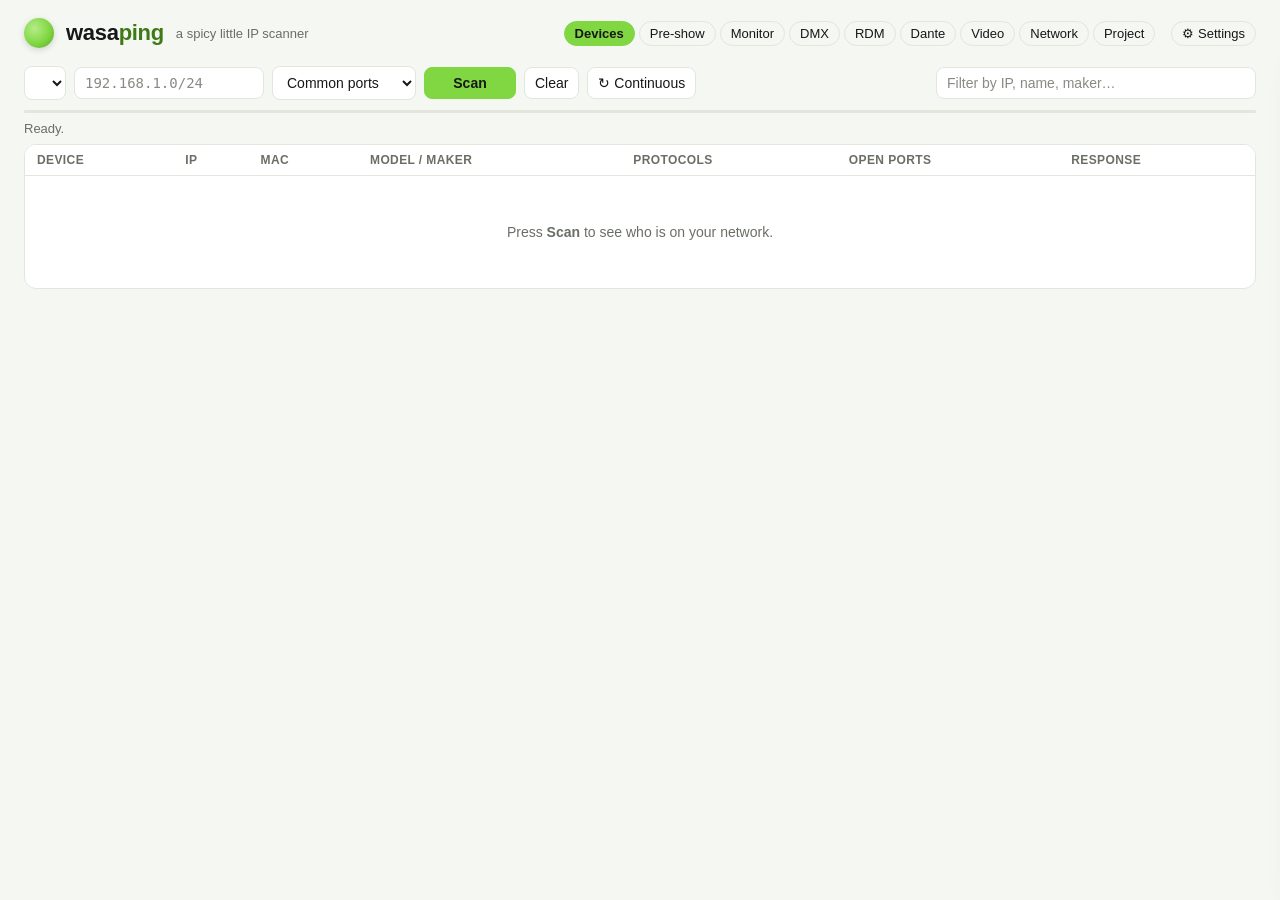
==== web/index.html @ d8dedd1b "wasaping 0.8.5: etichette con QR, Monitor più furbo, OSC, routing nel progetto, /16 e IPv6 - Etichet" ====
<!DOCTYPE html>
<html lang="it">
<head>
<meta charset="utf-8">
<meta name="viewport" content="width=device-width, initial-scale=1">
<title>wasaping</title>
<link rel="icon" href="data:image/svg+xml,<svg xmlns='http://www.w3.org/2000/svg' viewBox='0 0 32 32'><circle cx='16' cy='16' r='13' fill='%2381d742'/></svg>">
<link rel="stylesheet" href="app.css">
</head>
<body>
<header>
  <div class="logo" title="Torna all'elenco"></div>
  <h1 title="Torna all'elenco">wasa<b>ping</b></h1>
  <span class="tag">a spicy little IP scanner</span>
  <nav id="quick" class="quick" aria-label="Strumenti dello show"></nav>
  <button id="setBtn" class="hbtn" title="Impostazioni">⚙ Impostazioni</button>
</header>

<div class="bar">
  <div class="group">
    <select id="iface" title="Interfaccia di rete"></select>
    <input id="target" placeholder="192.168.1.0/24" spellcheck="false">
    <select id="ports" title="Porte da controllare">
      <option value="common">Porte comuni</option>
      <option value="none">Nessuna porta (più veloce)</option>
      <option value="custom">Porte personalizzate…</option>
    </select>
    <input id="custom" hidden placeholder="22,80,443 o 1-1024" spellcheck="false" title="Porte da controllare">
    <button id="scan" class="primary">Scansiona</button>
    <button id="clearBtn" title="Toglie l'elenco dallo schermo. Nomi, ruoli, note e dispositivi conosciuti restano">Svuota</button>
    <button id="loopBtn" class="loop" aria-pressed="false" title="Rifà la scansione di continuo finché la finestra è aperta: l'elenco si aggiorna da solo e avvisa se arriva o sparisce qualcuno">↻ Continua</button>
  </div>
  <div class="group tools">
    <input id="filter" placeholder="Filtra per IP, nome, produttore…" title="Più parole: tutte devono comparire. Anche «critico», «nuovo», «avviso», «non risponde». Tasto: /"><span id="fcount" class="fcount"></span>
    <button id="quit" hidden title="Chiude wasaping">Esci</button>
  </div>
</div>
<div class="progress"><div id="prog"></div></div>
<div class="status" id="statusRow"><span id="status">Pronto.</span><span id="extra"></span><div class="netbar" id="netbar"></div></div>
<div class="notice warn" id="issues"></div>
<div class="notice" id="oui">
  <span>Scarica il database dei produttori (IEEE) per vedere chi ha fatto ogni dispositivo.</span>
  <button id="ouiBtn">Scarica</button>
</div>
<div class="notice" id="updBar">
  <span id="updText"></span><a id="updGet" target="_blank" rel="noopener"><button class="primary">Scarica</button></a><button id="updOff">Non controllare più</button>
</div>
<div class="notice info" id="machidden">
  <span><b>macOS nasconde gli indirizzi MAC</b> ai programmi non firmati da uno sviluppatore Apple registrato, quindi MAC e produttori restano vuoti.
  wasaping può installare un piccolo aiuto di sistema che li legge: serve la password di amministratore <b>una sola volta</b>, la inserisci nella finestra di macOS (wasaping non la vede) e l'aiuto lavora solo mentre wasaping è aperto. Lo togli quando vuoi da ⚙ Impostazioni.</span>
  <span style="display:flex;gap:8px;flex:none"><button id="helperBtn" class="primary">Mostra i MAC</button><button id="helperNo">Non ora</button></span>
</div>

<div class="wrap" id="listWrap">
  <table>
    <thead><tr>
      <th data-k="label">Dispositivo</th><th data-k="ip">IP</th><th data-k="mac">MAC</th>
      <th data-k="model">Modello / produttore</th><th data-k="protocols">Protocolli</th><th data-k="ports">Porte aperte</th><th data-k="rtt_ms">Risposta</th>
    </tr></thead>
    <tbody id="rows"><tr><td colspan="7" class="empty">Premi <b>Scansiona</b> per vedere chi c'è sulla tua rete.</td></tr></tbody>
  </table>
</div>


<aside id="detail" aria-hidden="true">
  <button class="close" id="dClose" title="Chiudi">×</button>
  <h2 id="dTitle"></h2>
  <div class="sub" id="dSub"></div>
  <label for="dName">Nome personalizzato</label>
  <input id="dName" maxlength="200" placeholder="es. Console FOH">
  <label for="dRole">Ruolo</label>
  <input id="dRole" maxlength="200" placeholder="es. luci palco SX, universi 1–4">
  <label for="dNote">Note</label>
  <textarea id="dNote" maxlength="2000" placeholder="es. patch su switch 2 porta 14"></textarea>
  <label class="check"><input type="checkbox" id="dCrit"> Critico: tienilo d'occhio nel Monitor</label>
  <label for="dKind">Tipo</label>
  <select id="dKind" title="Se wasaping l'ha riconosciuto male, correggilo: la correzione resta e finisce nella diagnostica"></select>
  <div class="sub" id="dKindAuto"></div>
  <div class="actions"><button class="primary" id="dSave">Salva</button></div>
  <ul class="warnlist" id="dWarn"></ul>
  <dl id="dInfo"></dl>
  <div class="actions">
    <button id="dWol" title="Accende il dispositivo, se la sua scheda di rete lo supporta">Sveglia (Wake-on-LAN)</button>
    <button id="dPorts" title="Controlla le porte da 1 a 1024">Controlla porte 1–1024</button>
    <button id="dForget" class="danger" title="Toglie il dispositivo dall'elenco dei conosciuti">Dimentica</button>
  </div>
  <div class="msg" id="dMsg"></div>
  <details class="ntool" id="dTools">
    <summary>Strumenti di rete</summary>
    <div class="row">
      <input id="dToolHost" spellcheck="false" title="IP o nome: anche un indirizzo internet, es. 8.8.8.8">
      <button id="dPing" title="20 ping: perdite, tempi e stabilità del collegamento">Ping</button>
      <button id="dTrace" title="Il percorso dei pacchetti fino al dispositivo">Traceroute</button>
    </div>
    <div class="pings" id="dPings" hidden></div>
    <pre id="dToolOut" hidden></pre>
  </details>
</aside>

<section id="monitor" aria-hidden="true">
  <header>
    <h1>Monitor</h1>
    <span class="state ok" id="mState">TUTTO OK</span>
    <span class="tag" id="mInfo"></span>
    <span class="spacer"></span>
    <select id="mEvery" title="Ogni quanto controllare">
      <option value="3">ogni 3 s</option><option value="5" selected>ogni 5 s</option><option value="10">ogni 10 s</option><option value="30">ogni 30 s</option>
    </select>
    <select id="mSlow" title="Avvisa se un dispositivo critico risponde più lento di così per tre controlli di fila">
      <option value="0">nessun limite di risposta</option><option value="10">lento sopra 10 ms</option><option value="20">lento sopra 20 ms</option><option value="50">lento sopra 50 ms</option><option value="100">lento sopra 100 ms</option>
    </select>
    <label class="check" style="margin:0"><input type="checkbox" id="mSound" checked> Allarme sonoro</label>
    <button id="mMute" title="Niente suono, notifiche e allarmi per 5 minuti (per esempio mentre si cambia un cavo). Il registro continua">Silenzia 5 min</button>
    <button id="mShow" title="Segna l'inizio e la fine dello show: il report di fine show parte da qui">Inizio show</button>
    <button id="mToggle" class="primary">Avvia</button>
  </header>
  <div id="mNet"></div>
  <div class="mbody">
    <div class="mmain"><div class="tag" id="mPTP"></div><div id="tiles"></div></div>
    <aside class="mlog">
      <div class="mlog-h"><b>Registro</b><span class="spacer"></span><button id="mExport" title="Salva il registro in CSV">Esporta</button></div>
      <ol id="mEvents"></ol>
      <div class="remote">
        <label class="check" style="margin:0"><input type="checkbox" id="rOn"> Accesso da iPad o telefono</label>
        <div class="tag" id="mRemote"></div>
        <img id="mQR" class="qr" alt="" hidden title="Inquadralo con la fotocamera dell'iPad o del telefono">
      </div>
    </aside>
  </div>
</section>

<section id="sheet" aria-hidden="true">
  <div class="box">
    <header><h2 id="shTitle"></h2></header>
    <div id="shNet"></div>
    <div id="shBody"></div>
  </div>
</section>
<input type="file" id="fileIn" hidden>

<div id="ctx"></div>
<div id="toast"></div>

<script src="js/core.js"></script>
<script src="js/i18n.js"></script>
<script src="js/app.js"></script>
<script src="js/network.js"></script>
<script src="js/show.js"></script>
<script src="js/list.js"></script>
<script src="js/monitor.js"></script>
<script src="js/tools.js"></script>
<script src="js/start.js"></script>
</body>
</html>
---- web/app.css ----
/* wasaping: brand green #81d742 (wasabi.eu) on near-black #171717 */
/* Brand: wasabi.eu green #81d742 on near-black #171717 */
:root {
  --bg: #f5f7f2; --panel: #ffffff; --ink: #171717; --muted: #6a6f66; --line: #e2e6dd;
  --wasabi: #81d742; --wasabi-ink: #171717; --wasabi-text: #3f7a17; --wasabi-soft: #eef8e6; --warn: #d63f3f;
  --shadow: 0 8px 30px rgba(0,0,0,.12);
  font-family: "Open Sans", -apple-system, BlinkMacSystemFont, "Segoe UI", Roboto, sans-serif;
}
@media (prefers-color-scheme: dark) {
  :root:not([data-theme="light"]) { --bg: #171717; --panel: #1f1f1f; --ink: #fafaff; --muted: #8a8a8d; --line: #333335;
          --wasabi-text: #81d742; --wasabi-soft: #24301b; --shadow: 0 8px 30px rgba(0,0,0,.5); color-scheme: dark; }
}
:root[data-theme="dark"] { --bg: #171717; --panel: #1f1f1f; --ink: #fafaff; --muted: #8a8a8d; --line: #333335;
        --wasabi-text: #81d742; --wasabi-soft: #24301b; --shadow: 0 8px 30px rgba(0,0,0,.5); color-scheme: dark; }
:root[data-theme="light"] { color-scheme: light; }
.langbtn { margin-left: auto; border: none; background: none; color: var(--muted); font-size: 13px; padding: 4px 8px; }
.langbtn:hover { color: var(--ink); }
.quick { margin-left: auto; display: flex; gap: 4px; overflow-x: auto; scrollbar-width: none; }
.quick button, .hbtn { border: 1px solid var(--line); background: none; color: var(--ink); font-size: 13px; padding: 4px 10px; border-radius: 999px; white-space: nowrap; }
.quick button:hover, .hbtn:hover { border-color: var(--wasabi); }
.quick button.on, .hbtn.on { background: var(--wasabi); border-color: var(--wasabi); color: var(--wasabi-ink); font-weight: 600; }
.hbtn { margin-left: auto; flex: none; }
.quick + .hbtn { margin-left: 4px; }
@media (max-width: 900px) { body > header .tag { display: none; } }
.logo { flex: none; }
@media (max-width: 640px) { body > header { flex-wrap: wrap; padding: 12px 16px 8px; } .quick { order: 3; flex-basis: 100%; margin-left: 0; } .quick + .hbtn { margin-left: auto; } }
.ntool { margin-top: 16px; border-top: 1px solid var(--line); padding-top: 10px; }
.ntool summary { cursor: pointer; font-size: 12px; text-transform: uppercase; letter-spacing: .04em; color: var(--muted); }
.ntool .row { display: flex; gap: 8px; flex-wrap: wrap; margin-top: 8px; }
.ntool input { flex: 1 1 120px; font-family: ui-monospace, Menlo, Consolas, monospace; }
.ntool pre { background: var(--bg); border: 1px solid var(--line); border-radius: 8px; padding: 8px 10px; font-size: 12px; max-height: 220px; overflow: auto; margin: 8px 0 0; white-space: pre-wrap; }
.pings { display: flex; gap: 2px; margin-top: 8px; align-items: flex-end; height: 34px; }
.pings i { width: 6px; background: var(--wasabi); border-radius: 2px 2px 0 0; min-height: 3px; }
.pings i.lost { background: var(--warn); height: 34px !important; opacity: .7; }
* { box-sizing: border-box; }
body { margin: 0; background: var(--bg); color: var(--ink); font-size: 14px; }
header { display: flex; align-items: center; gap: 12px; padding: 18px 24px 8px; }
/* The main header stays on top of everything (Monitor, sheets, detail):
   those start below it, at --head (set by core.js). */
body > header { position: sticky; top: 0; z-index: 22; background: var(--bg); }
body > header .logo, body > header h1 { cursor: pointer; }
.logo { width: 30px; height: 30px; border-radius: 50%; background: radial-gradient(circle at 35% 35%, #b4ec8a, var(--wasabi) 55%, #5ea52a); box-shadow: 0 2px 6px rgba(0,0,0,.15); }
h1 { font-family: Assistant, "Open Sans", sans-serif; font-size: 22px; font-weight: 700; margin: 0; letter-spacing: -.3px; }
h1 b { color: var(--wasabi-text); }
.tag { color: var(--muted); font-size: 13px; }
.bar { display: flex; flex-wrap: wrap; gap: 8px 16px; align-items: center; padding: 10px 24px; }
.group { display: flex; flex-wrap: wrap; gap: 8px; align-items: center; }
.group.tools { flex: 1 1 380px; justify-content: flex-end; flex-wrap: nowrap; }
select, input, button, textarea { font: inherit; color: var(--ink); background: var(--panel); border: 1px solid var(--line); border-radius: 8px; padding: 7px 10px; }
input#target { width: 190px; font-family: ui-monospace, Menlo, Consolas, monospace; }
input#filter { flex: 1 1 auto; width: 100px; min-width: 90px; max-width: 320px; }
.fcount { color: var(--muted); font-size: 12px; white-space: nowrap; margin-left: -4px; }
.fcount:empty { display: none; }
input#custom { width: 130px; font-family: ui-monospace, Menlo, Consolas, monospace; }
button { cursor: pointer; }
button.primary { background: var(--wasabi); border-color: var(--wasabi); color: var(--wasabi-ink); font-weight: 600; min-width: 92px; }
button.loop[aria-pressed="true"] { border-color: var(--wasabi); color: var(--wasabi-text); box-shadow: inset 0 0 0 1px var(--wasabi); }
button.loop[aria-pressed="true"].busy { animation: pulse 1.6s ease-in-out infinite; }
@keyframes pulse { 50% { opacity: .55; } }
tr.fresh td { animation: fresh 3s ease-out; }
@keyframes fresh { from { background: color-mix(in srgb, var(--wasabi) 28%, transparent); } to { background: transparent; } }
button.primary.stop { background: var(--warn); border-color: var(--warn); color: #fff; }
button.danger { color: var(--warn); }
button:disabled { opacity: .5; cursor: default; }
.progress { height: 3px; background: var(--line); margin: 0 24px; border-radius: 2px; overflow: hidden; }
.progress div { height: 100%; width: 0; background: var(--wasabi); transition: width .15s; }
.status { padding: 8px 24px; color: var(--muted); font-size: 13px; min-height: 30px; display: flex; gap: 12px; align-items: center; flex-wrap: wrap; }
.status a { color: var(--wasabi-text); cursor: pointer; }
.notice { margin: 0 24px 10px; padding: 9px 12px; border-radius: 8px; background: var(--wasabi-soft); font-size: 13px; display: none; align-items: center; gap: 10px; }
.notice.info { background: transparent; border: 1px solid var(--line); color: var(--muted); }
.wrap { margin: 0 24px 24px; background: var(--panel); border: 1px solid var(--line); border-radius: 12px; overflow: auto; }
table { width: 100%; border-collapse: collapse; }
th, td { text-align: left; padding: 8px 12px; border-bottom: 1px solid var(--line); white-space: nowrap; }
th { font-size: 12px; text-transform: uppercase; letter-spacing: .4px; color: var(--muted); cursor: pointer; user-select: none; position: sticky; top: 0; background: var(--panel); z-index: 1; }
tr:last-child td { border-bottom: none; }
tbody tr { cursor: pointer; }
tbody tr:hover, tbody tr.sel { background: var(--wasabi-soft); }
tr.gone td { color: var(--muted); }
tr.gone .kind { opacity: .45; }
td.ports { white-space: normal; min-width: 140px; }
td.mono, .mono { font-family: ui-monospace, Menlo, Consolas, monospace; font-size: 13px; }
td.name { min-width: 180px; }
.label { font-weight: 600; }
.sub { display: block; font-size: 12px; color: var(--muted); }
.kind { display: inline-flex; width: 28px; height: 28px; border-radius: 8px; align-items: center; justify-content: center; background: var(--wasabi-soft); color: var(--wasabi-text); vertical-align: middle; margin-right: 10px; flex: none; }
.kind svg { width: 17px; height: 17px; }
.namecell { display: flex; align-items: center; }
.badge { font-size: 11px; border-radius: 4px; padding: 1px 5px; margin-left: 6px; vertical-align: 1px; }
.badge.me { background: var(--wasabi); color: var(--wasabi-ink); }
.badge.new { background: #f2c94c; color: #171717; font-weight: 600; }
.badge.off { border: 1px solid var(--line); color: var(--muted); }
.muted { color: var(--muted); }
.port { display: inline-block; font-size: 12px; padding: 1px 6px; margin: 1px 2px; border-radius: 4px; background: var(--wasabi-soft); color: var(--wasabi-text); text-decoration: none; font-family: ui-monospace, Menlo, Consolas, monospace; }
a.port { cursor: pointer; }
a.port:hover { text-decoration: underline; }
#ctx { position: fixed; z-index: 30; min-width: 200px; background: var(--panel); border: 1px solid var(--line); border-radius: 8px; box-shadow: var(--shadow); padding: 4px; display: none; font-size: 13px; }
#ctx div { padding: 6px 10px; border-radius: 5px; cursor: default; white-space: nowrap; }
#ctx div:hover { background: var(--wasabi); color: var(--wasabi-ink); }
#ctx .hint { color: var(--muted); font-size: 12px; padding: 4px 10px 6px; border-bottom: 1px solid var(--line); margin-bottom: 4px; }
#ctx .hint:hover { background: none; color: var(--muted); }
#ctx .hint:not(:first-child) { border-top: 1px solid var(--line); margin-top: 4px; padding-top: 8px; }
#ctx div.dis { opacity: .4; }
#ctx div.dis:hover { background: none; color: inherit; }
#ctx { overflow-y: auto; }
#ctx .cols { display: flex; gap: 6px; padding: 0; }
#ctx .cols > .col { padding: 0; min-width: 200px; }
#ctx .cols > .col:hover { background: none; color: inherit; }
#ctx .col .hint:first-child { border-top: none; margin-top: 0; padding-top: 4px; }
.set { display: grid; grid-template-columns: 200px 1fr; gap: 14px 18px; align-items: start; }
.set > b { padding-top: 7px; font-weight: 600; }
.set .opt { display: flex; gap: 8px; flex-wrap: wrap; align-items: center; }
.set .opt input[type=text], .set .opt input:not([type]) { min-width: 0; }
.set .tag { flex-basis: 100%; }
.set h4 { grid-column: 1 / -1; margin: 10px 0 -4px; padding-top: 12px; border-top: 1px solid var(--line); font-size: 12px; letter-spacing: .04em; text-transform: uppercase; color: var(--muted); }
.set h4 { scroll-margin-top: 70px; }
.setidx { display: flex; gap: 6px; flex-wrap: wrap; margin-bottom: 16px; }
.setidx a { border: 1px solid var(--line); border-radius: 999px; padding: 4px 12px; font-size: 13px; cursor: pointer; color: var(--ink); }
.setidx a:hover { border-color: var(--wasabi); }
.set h4:first-child { border-top: none; padding-top: 0; margin-top: 0; }
.set .sethint { grid-column: 1 / -1; margin: 0; }
@media (max-width: 640px) { .set { grid-template-columns: 1fr; } .set > b { padding-top: 0; } }
#toast { position: fixed; left: 50%; bottom: 24px; transform: translateX(-50%); background: var(--ink); color: var(--bg); padding: 8px 14px; border-radius: 8px; font-size: 13px; opacity: 0; transition: opacity .2s; pointer-events: none; z-index: 40; }
#toast.show { opacity: 1; }
.proto { display: inline-block; font-size: 11px; padding: 1px 6px; margin: 1px 2px 1px 0; border-radius: 4px; border: 1px solid var(--wasabi-text); color: var(--wasabi-text); white-space: nowrap; }
.badge.warn { background: #f2994a; color: #171717; font-weight: 600; cursor: help; }
.badge.crit { border: 1px solid var(--warn); color: var(--warn); }
.status .netbar { padding: 0; margin-left: auto; color: var(--ink); }
.notice.warn a.more { color: var(--wasabi-text); cursor: pointer; font-size: 12px; }
.netbar { padding: 0 24px 8px; font-size: 13px; display: flex; gap: 10px; align-items: center; flex-wrap: wrap; }
.netbar b { font-weight: 600; }
#mNet { padding-top: 10px; border-bottom: 1px solid var(--line); }
#mNet:not(:has(.netbar:not(:empty), #issues[style*="flex"])) { display: none; }
#mNet .notice { margin-bottom: 10px; }
.netbar a { color: var(--wasabi-text); cursor: pointer; font-size: 12px; }
.netbar .tabs { display: flex; gap: 4px; flex-wrap: wrap; margin-right: 8px; flex-basis: 100%; }
.netbar a.tab { font-size: 13px; color: var(--ink); padding: 4px 10px; border: 1px solid var(--line); border-radius: 999px; }
.netbar a.tab.on { background: var(--wasabi); border-color: var(--wasabi); color: var(--wasabi-ink); font-weight: 600; }
.notice.warn { background: transparent; border: 1px solid #f2994a; color: var(--ink); flex-direction: column; align-items: flex-start; gap: 4px; }
.warnlist { margin: 10px 0 0; padding: 0; list-style: none; font-size: 13px; }
.warnlist li { padding: 6px 8px; border-left: 3px solid #f2994a; background: rgba(242,153,74,.08); margin-bottom: 6px; border-radius: 0 6px 6px 0; }
.hist { display: flex; gap: 2px; margin-top: 6px; flex-wrap: wrap; }
.hist i { width: 7px; height: 14px; border-radius: 2px; background: var(--line); }
.hist i.y { background: var(--wasabi); }
.hist i.n { background: var(--warn); opacity: .7; }
.check, #detail label.check { display: flex; align-items: center; gap: 8px; margin-top: 14px; font-size: 13px; text-transform: none; letter-spacing: 0; color: var(--ink); cursor: pointer; }
.check input, #detail .check input { width: auto; margin: 0; }
::placeholder { color: var(--muted); opacity: .8; }
@media (min-width: 1100px) { body.detail-open .bar, body.detail-open .status, body.detail-open .netbar, body.detail-open .notice, body.detail-open .progress, body.detail-open .wrap { margin-right: 404px; } body.detail-open .bar, body.detail-open .status { margin-right: 380px; }  }
/* Show monitor */
#monitor { position: fixed; inset: var(--head, 0px) 0 0 0; background: var(--bg); z-index: 20; display: none; flex-direction: column; }
#monitor.open { display: flex; }
#monitor header { padding: 10px 24px; border-top: 1px solid var(--line); border-bottom: 1px solid var(--line); flex-wrap: wrap; }
#monitor .state { font-size: 15px; font-weight: 700; padding: 4px 12px; border-radius: 6px; }
#monitor .state.ok { background: var(--wasabi); color: var(--wasabi-ink); }
#monitor .state.bad { background: var(--warn); color: #fff; animation: blink 1s steps(2) infinite; }
@keyframes blink { 50% { opacity: .55; } }
#monitor .spacer { flex: 1; }
.mbody { flex: 1; display: flex; min-height: 0; }
.mlog { width: 320px; border-left: 1px solid var(--line); display: flex; flex-direction: column; padding: 14px 16px; gap: 8px; overflow: hidden; }
.remote { border-top: 1px solid var(--line); padding-top: 10px; display: flex; flex-direction: column; gap: 6px; }
img.qr { width: 132px; height: 132px; border-radius: 8px; background: #fff; padding: 4px; image-rendering: pixelated; flex-basis: auto; }
.tag.bad { color: var(--warn); }
.remote .tag a { color: var(--wasabi-text); cursor: pointer; }
.mlog-h { display: flex; align-items: center; gap: 8px; }
.mlog-h .spacer { flex: 1; }
#mEvents { list-style: none; margin: 0; padding: 0; overflow: auto; flex: 1; font-size: 13px; }
#mEvents li { padding: 6px 0; border-bottom: 1px solid var(--line); }
#mEvents li .t { color: var(--muted); font-family: ui-monospace, Menlo, Consolas, monospace; font-size: 12px; margin-right: 6px; }
#mEvents li.down b { color: var(--warn); }
#mEvents li.up b { color: var(--wasabi-text); }
@media (max-width: 800px) { .mbody { flex-direction: column; } .mlog { width: auto; border-left: none; border-top: 1px solid var(--line); max-height: 40vh; } }
.mmain { flex: 1; display: flex; flex-direction: column; min-width: 0; overflow: auto; }
#mPTP { padding: 14px 24px 0; }
.spark { width: 100%; height: 26px; margin-top: 8px; display: block; }
#mEvents li.warn b { color: #f2994a; }
#tiles { flex: 1; padding: 20px 24px; display: grid; grid-template-columns: repeat(auto-fill, minmax(220px, 1fr)); gap: 14px; align-content: start; }
.tile { border-radius: 12px; padding: 14px 16px; border: 2px solid var(--wasabi); background: var(--panel); }
.tile.down { border-color: var(--warn); background: rgba(214,63,63,.12); }
.tile.slow { border-color: #f2994a; }
.tile.slow .s b { color: #f2994a; }
#monitor .state.slow { background: #f2994a; color: #171717; }
#monitor header button.on { border-color: #f2994a; color: #f2994a; }
#mEvents li.warn b { color: #f2994a; }
.tile .t { font-size: 17px; font-weight: 700; margin-bottom: 2px; }
.tile .r { font-size: 13px; color: var(--muted); }
.tile .s { margin-top: 10px; font-size: 13px; display: flex; justify-content: space-between; }
.tile .s b { color: var(--wasabi-text); }
.tile.down .s b { color: var(--warn); }
.mhint { grid-column: 1 / -1; color: var(--muted); padding: 40px; text-align: center; }
@media print { body > *:not(#printable) { display: none !important; } }
/* The tools are pages like the Monitor, below the main header. */
#sheet { position: fixed; inset: var(--head, 0px) 0 0 0; background: var(--bg); z-index: 21; display: none; overflow: auto; }
#sheet.open { display: block; }
#sheet .box { padding: 0 24px 32px; }
#sheet .box > header { position: sticky; top: 0; z-index: 2; background: var(--bg); margin: 0 -24px 14px; padding: 10px 24px; border-top: 1px solid var(--line); border-bottom: 1px solid var(--line); }
#sheet h2 { font-family: Assistant, "Open Sans", sans-serif; font-size: 22px; font-weight: 700; letter-spacing: -.3px; margin: 0; flex: 1; }
#shNet { margin: -14px -24px 14px; padding-top: 10px; border-bottom: 1px solid var(--line); }
#shNet:not(:has(.netbar:not(:empty), #issues[style*="flex"])) { display: none; }
#shNet .notice, #mNet .notice { margin-bottom: 10px; }
#shBody { max-width: 1200px; }
@media (max-width: 640px) { #sheet .box { padding: 0 16px 24px; } #sheet .box > header { margin: 0 -16px 14px; padding: 10px 16px; } #shNet { margin: -14px -16px 14px; } }
#sheet .sum { display: flex; gap: 8px; flex-wrap: wrap; margin: 10px 0; }
#sheet .pill { border-radius: 999px; padding: 3px 10px; font-size: 13px; border: 1px solid var(--line); }
#sheet .pill.ok { border-color: var(--wasabi); color: var(--wasabi-text); }
#sheet .pill.bad { border-color: var(--warn); color: var(--warn); }
#sheet .pill.warn { border-color: #f2994a; color: #f2994a; }
#sheet table td, #sheet table th { padding: 6px 8px; }
#sheet table td { white-space: normal; }
#sheet table td.mono { white-space: nowrap; }
#sheet .st-ok { color: var(--wasabi-text); font-weight: 600; }
#sheet .st-bad { color: var(--warn); font-weight: 600; }
#sheet .st-warn { color: #f2994a; font-weight: 600; }
#sheet .row { display: flex; gap: 8px; flex-wrap: wrap; align-items: center; margin-top: 12px; }
#sheet h3 { font-size: 14px; margin: 18px 0 6px; }
button.ident.on { animation: blink 1s steps(2) infinite; }
.verdict { padding: 14px 16px; border-radius: 10px; display: flex; gap: 14px; align-items: center; font-size: 15px; flex-wrap: wrap; }
.verdict b { font-size: 18px; letter-spacing: .5px; }
.v-ok { background: var(--wasabi); color: var(--wasabi-ink); }
.v-warn { background: #f2c94c; color: #171717; }
.v-bad { background: var(--warn); color: #fff; }
#sheet .free { font-family: ui-monospace, Menlo, Consolas, monospace; font-size: 13px; line-height: 1.9; }
#sheet .free a { color: var(--wasabi-text); cursor: pointer; margin-right: 10px; white-space: nowrap; }
.dmxgrid { display: grid; grid-template-columns: repeat(32, 1fr); gap: 2px; margin-top: 12px; }
.dmxgrid i { aspect-ratio: 1; border-radius: 2px; background: var(--line); font-style: normal; font-size: 0; }
.dmxgrid i { cursor: pointer; }
.dmxgrid i.fxa { box-shadow: inset 0 -3px 0 #4aa3ff; }
.dmxgrid i.fxb { box-shadow: inset 0 -3px 0 #c58cff; }
.dmxgrid i.fxc { box-shadow: inset 0 -3px 0 #ff5b5b; }
.dmxgrid i.fs { border-left: 2px solid var(--ink); }
.dmxgrid i.watch { outline: 2px solid var(--ink); outline-offset: 1px; }
.dmxlegend { display: flex; flex-wrap: wrap; gap: 6px 14px; margin-top: 8px; font-size: 12px; }
.dmxlegend span { border-bottom: 3px solid #4aa3ff; padding-bottom: 1px; }
.dmxlegend span.fxb { border-color: #c58cff; } .dmxlegend span.fxc { border-color: #ff5b5b; }
.dmxall { display: grid; gap: 4px; margin-top: 10px; }
.dmxrow { display: grid; grid-template-columns: 150px 1fr 70px; gap: 8px; align-items: center; cursor: pointer; font-size: 12px; }
.dmxrow canvas { width: 100%; height: 14px; image-rendering: pixelated; background: var(--line); border-radius: 2px; }
.dmxscale { display: flex; justify-content: space-between; font-size: 11px; color: var(--muted); margin: 2px 78px 0 158px; }
.chanbox .dmxscale { margin: 2px 0 0; }
.chanbox { margin-top: 12px; padding: 10px 12px; border: 1px solid var(--line); border-radius: 10px; }
.chansvg { width: 100%; height: 90px; display: block; margin-top: 6px; }
.chansvg path { fill: none; stroke: var(--wasabi); stroke-width: 2; vector-effect: non-scaling-stroke; }
.chansvg .ax { stroke: var(--line); stroke-width: 1; vector-effect: non-scaling-stroke; }
@media (max-width: 600px) { .dmxrow { grid-template-columns: 90px 1fr 50px; } .dmxscale { margin: 2px 58px 0 98px; } }
#sheet tr.pick { cursor: pointer; }
#sheet tr.pick.sel td { background: var(--wasabi-soft); }
.empty { padding: 48px; text-align: center; color: var(--muted); cursor: default; }

/* Detail panel */
#detail { position: fixed; top: var(--head, 0px); right: 0; bottom: 0; width: 380px; max-width: 100%; background: var(--panel); border-left: 1px solid var(--line); box-shadow: var(--shadow); transform: translateX(105%); transition: transform .18s ease; overflow-y: auto; z-index: 10; padding: 18px 20px 24px; }
#detail.open { transform: none; }
#detail h2 { font-size: 18px; margin: 0; display: flex; align-items: center; gap: 4px; }
#detail .close { position: absolute; top: 12px; right: 12px; border: none; background: none; font-size: 22px; line-height: 1; color: var(--muted); padding: 4px 8px; }
#detail label { display: block; font-size: 12px; color: var(--muted); margin: 14px 0 4px; text-transform: uppercase; letter-spacing: .4px; }
#detail input, #detail textarea { width: 100%; }
#detail textarea { min-height: 64px; resize: vertical; }
#detail dl { display: grid; grid-template-columns: 110px 1fr; gap: 6px 10px; margin: 16px 0 0; font-size: 13px; }
#detail dt { color: var(--muted); }
#detail dd { margin: 0; word-break: break-word; }
#detail .actions { display: flex; flex-wrap: wrap; gap: 8px; margin-top: 16px; }
#detail .msg { font-size: 13px; color: var(--muted); margin-top: 10px; min-height: 18px; }
.svc { display: inline-block; font-size: 12px; padding: 1px 6px; margin: 1px 2px 1px 0; border-radius: 4px; border: 1px solid var(--line); }
@media (max-width: 640px) { .bar, .status { padding-left: 16px; padding-right: 16px; } .wrap, .notice, .progress { margin-left: 16px; margin-right: 16px; } }
.swmap { display: grid; grid-template-columns: repeat(auto-fill, minmax(320px, 1fr)); gap: 12px; margin-top: 10px; }
.swcard { border: 1px solid var(--line); border-radius: 10px; overflow: hidden; }
.swcard .swh { padding: 8px 10px; background: var(--wasabi-soft); }
.swcard table td { padding: 4px 10px; font-size: 13px; vertical-align: top; }
.swcard .kind { width: 20px; height: 20px; margin-right: 6px; }
.swcard .kind svg { width: 13px; height: 13px; }
.rtt { margin: 8px 0 14px; font-size: 13px; }
.rttsvg { width: 100%; height: 60px; display: block; margin-top: 4px; color: var(--muted); }

.pledit input { width: 100%; min-width: 90px; box-sizing: border-box; }
.pledit input.bad { border-color: var(--warn); background: color-mix(in srgb, var(--warn) 10%, transparent); }
.pledit td { padding: 3px 4px; }
.pledit .plDel { padding: 4px 8px; }
.dncard { border: 1px solid var(--line); border-radius: 10px; padding: 10px 12px; margin-top: 10px; }

.toolgrid { display: grid; grid-template-columns: repeat(auto-fill, minmax(240px, 1fr)); gap: 12px; }
.tool { display: flex; flex-direction: column; align-items: flex-start; gap: 4px; text-align: left; padding: 14px 16px; border-radius: 12px; border: 1px solid var(--line); background: var(--panel); min-height: 88px; }
.tool b { font-size: 15px; }
.tool span { color: var(--muted); font-size: 13px; line-height: 1.35; font-weight: 400; }
.tool em { font-style: normal; font-size: 12px; color: var(--wasabi-text); margin-top: auto; }
.tool:hover { border-color: var(--wasabi); background: var(--panel); }
.tool.dis { opacity: .6; }
.tool.dis:hover { border-color: var(--line); }

/* Labels with QR (Progetto → Etichette con QR): the preview. */
.labels { display: grid; grid-template-columns: repeat(auto-fill, minmax(260px, 1fr)); gap: 10px; margin-top: 14px; }
.labels.l { grid-template-columns: repeat(auto-fill, minmax(360px, 1fr)); }
.label { display: flex; gap: 12px; align-items: center; border: 1px dashed var(--line); border-radius: 8px; padding: 10px; background: var(--panel); }
.label .qr { width: 84px; height: 84px; flex: none; border-radius: 4px; overflow: hidden; }
.labels.l .label .qr { width: 120px; height: 120px; }
.label .qr svg { width: 100%; height: 100%; display: block; }
.label .txt { display: flex; flex-direction: column; gap: 2px; min-width: 0; font-size: 13px; }
.label .txt b { font-size: 15px; }
.label .mac { color: var(--muted); font-size: 11px; }
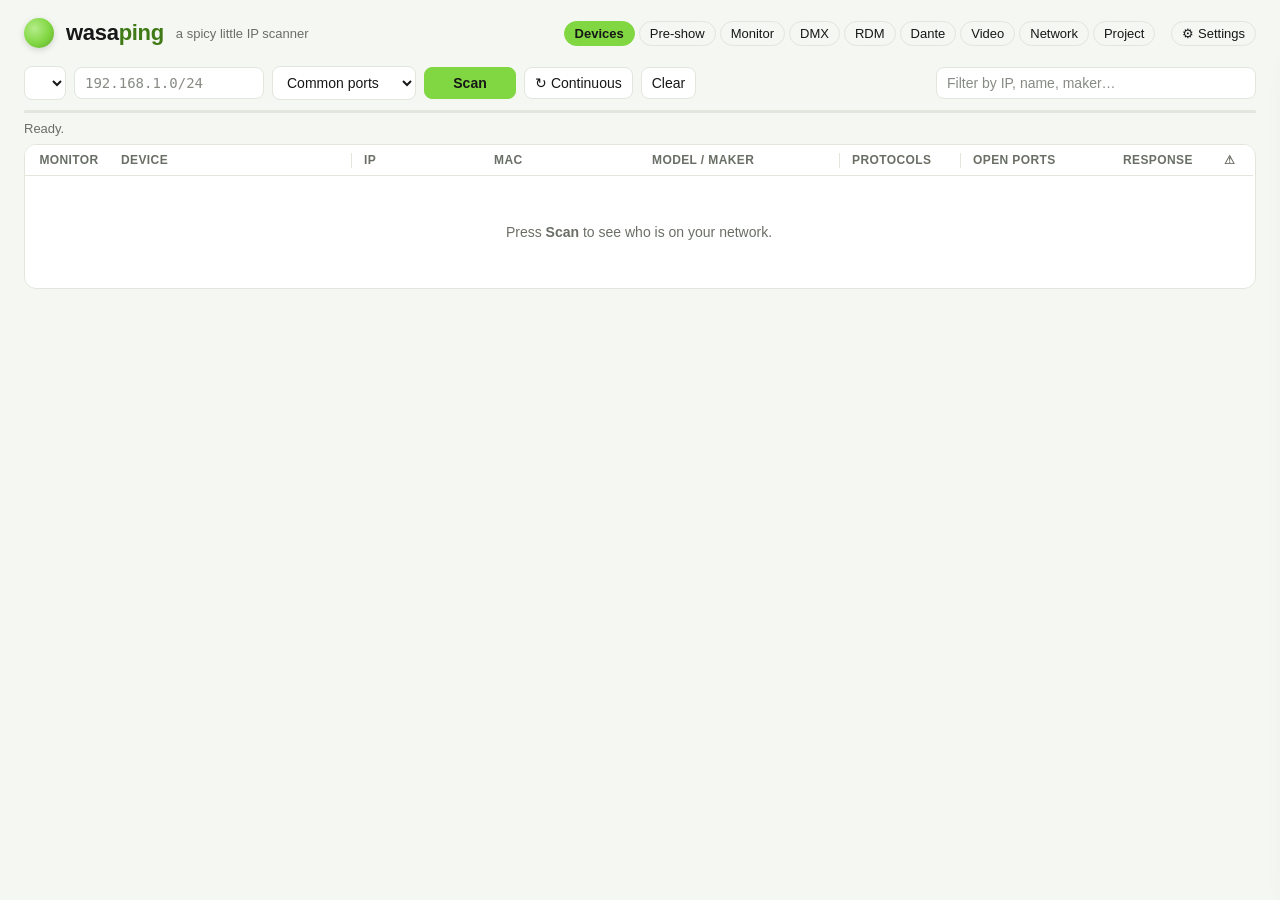
==== commit 1df89eef: "wasaping 0.8.7: server DHCP, IP doppi, traffico, elenco più leggibile - DHCP: DISCOVER in broadcast," ====
--- a/web/index.html
+++ b/web/index.html
@@ -27,8 +27,8 @@
     </select>
     <input id="custom" hidden placeholder="22,80,443 o 1-1024" spellcheck="false" title="Porte da controllare">
     <button id="scan" class="primary">Scansiona</button>
+    <button id="loopBtn" class="loop" aria-pressed="false" title="Rifà la scansione di continuo finché la finestra è aperta: l'elenco si aggiorna da solo e avvisa se arriva o sparisce qualcuno">↻ Continua</button>
     <button id="clearBtn" title="Toglie l'elenco dallo schermo. Nomi, ruoli, note e dispositivi conosciuti restano">Svuota</button>
-    <button id="loopBtn" class="loop" aria-pressed="false" title="Rifà la scansione di continuo finché la finestra è aperta: l'elenco si aggiorna da solo e avvisa se arriva o sparisce qualcuno">↻ Continua</button>
   </div>
   <div class="group tools">
     <input id="filter" placeholder="Filtra per IP, nome, produttore…" title="Più parole: tutte devono comparire. Anche «critico», «nuovo», «avviso», «non risponde». Tasto: /"><span id="fcount" class="fcount"></span>
@@ -54,10 +54,10 @@
 <div class="wrap" id="listWrap">
   <table>
     <thead><tr>
-      <th data-k="label">Dispositivo</th><th data-k="ip">IP</th><th data-k="mac">MAC</th>
-      <th data-k="model">Modello / produttore</th><th data-k="protocols">Protocolli</th><th data-k="ports">Porte aperte</th><th data-k="rtt_ms">Risposta</th>
+      <th data-k="critical" class="ccol" title="Spunta i dispositivi critici: il Monitor li tiene d'occhio e suona se spariscono">Monitor</th><th data-k="label">Dispositivo</th><th data-k="ip">IP</th><th data-k="mac">MAC</th>
+      <th data-k="model">Modello / produttore</th><th data-k="protocols">Protocolli</th><th data-k="ports">Porte aperte</th><th data-k="rtt_ms">Risposta</th><th data-k="warn" class="wcol" title="Avvisi: clic sulla riga per leggerli">⚠</th>
     </tr></thead>
-    <tbody id="rows"><tr><td colspan="7" class="empty">Premi <b>Scansiona</b> per vedere chi c'è sulla tua rete.</td></tr></tbody>
+    <tbody id="rows"><tr><td colspan="9" class="empty">Premi <b>Scansiona</b> per vedere chi c'è sulla tua rete.</td></tr></tbody>
   </table>
 </div>
 
--- a/web/app.css
+++ b/web/app.css
@@ -76,6 +76,34 @@
 tbody tr { cursor: pointer; }
 tbody tr:hover, tbody tr.sel { background: var(--wasabi-soft); }
 tr.gone td { color: var(--muted); }
+tbody tr.warned { background: rgba(242, 153, 74, .12); }
+tbody tr.warned td:first-child { box-shadow: inset 4px 0 0 #f2994a; }
+tbody tr.bad { background: rgba(214, 63, 63, .12); }
+tbody tr.bad td:first-child { box-shadow: inset 4px 0 0 var(--warn); }
+tbody tr.warned:hover, tbody tr.bad:hover { filter: brightness(.97); }
+tbody tr.warned.sel, tbody tr.bad.sel { outline: 2px solid var(--wasabi); outline-offset: -2px; }
+/* The list fills the window down to the bottom and scrolls inside, like a
+   spreadsheet: column names stay on top, wide tables scroll sideways inside
+   the box, the bar above stays in view. --listTop is set by list.js. */
+#listWrap { overflow: auto; max-height: max(320px, calc(100vh - var(--listTop, 220px) - 32px)); }
+#listWrap thead th { top: 0; z-index: 5; }
+.colgrip { position: absolute; top: 0; right: -4px; width: 9px; height: 100%; cursor: col-resize; z-index: 2; touch-action: none; }
+.colgrip::after { content: ""; position: absolute; left: 4px; top: 25%; height: 50%; width: 1px; background: var(--line); }
+th:hover .colgrip::after, .colgrip:active::after { background: var(--wasabi); width: 2px; }
+
+#listWrap table { table-layout: fixed; }
+#listWrap th, #listWrap td { box-sizing: border-box; }
+#listWrap th { overflow: hidden; text-overflow: ellipsis; }
+#listWrap td { overflow: hidden; text-overflow: ellipsis; }
+#listWrap td.name { min-width: 0; }
+#listWrap td.ports, #listWrap td.protos { white-space: normal; min-width: 0; }
+#listWrap .namecell > div { min-width: 0; overflow: hidden; }
+#listWrap .namecell .sub, #listWrap td .sub { overflow: hidden; text-overflow: ellipsis; white-space: nowrap; }
+th.ccol, td.ccell { text-align: center; width: 1%; padding-left: 10px; padding-right: 6px; }
+td.ccell input { width: 16px; height: 16px; cursor: pointer; accent-color: var(--wasabi); margin: 0; vertical-align: middle; }
+th.wcol, td.wcell { text-align: center; white-space: nowrap; width: 1%; }
+.wico { font-size: 12px; font-weight: 600; color: #b35f12; cursor: help; }
+tr.bad .wico { color: var(--warn); }
 tr.gone .kind { opacity: .45; }
 td.ports { white-space: normal; min-width: 140px; }
 td.mono, .mono { font-family: ui-monospace, Menlo, Consolas, monospace; font-size: 13px; }
@@ -240,6 +268,45 @@
 .chansvg { width: 100%; height: 90px; display: block; margin-top: 6px; }
 .chansvg path { fill: none; stroke: var(--wasabi); stroke-width: 2; vector-effect: non-scaling-stroke; }
 .chansvg .ax { stroke: var(--line); stroke-width: 1; vector-effect: non-scaling-stroke; }
+.row .grow { flex: 1; }
+.noping { font-size: 12px; cursor: help; border-bottom: 1px dotted var(--muted); }
+.netnote { margin: 12px 0 0; padding: 10px 12px; border: 1px solid #f2994a; border-radius: 8px; display: flex; flex-direction: column; gap: 4px; font-size: 13px; }
+.okline, .warnline, .infoline { margin: 10px 0 0; }
+.okline { color: var(--wasabi-text); }
+.warnline { color: #c5701f; }
+.trtiles { display: grid; grid-template-columns: repeat(auto-fit, minmax(150px, 1fr)); gap: 10px; margin-top: 14px; }
+.trtile { border: 1px solid var(--line); border-radius: 10px; padding: 10px 12px; display: flex; flex-direction: column; }
+.trtile b { font-size: 26px; font-variant-numeric: tabular-nums; }
+.trtile span { font-size: 12px; color: var(--muted); }
+.tcst.running { color: var(--wasabi-text); font-weight: 600; } .tcst.stopped { color: #c5701f; } .tcst.silent { color: var(--warn); }
+#dmxFreeze.on { background: #f2994a; border-color: #f2994a; color: #171717; font-weight: 600; }
+.dmxgrid.num { grid-template-columns: repeat(16, 1fr); }
+.dmxgrid.num i { aspect-ratio: auto; font-size: 13px; font-family: ui-monospace, Menlo, Consolas, monospace; text-align: center; padding: 2px 0 3px; line-height: 1.1; font-variant-numeric: tabular-nums; }
+.dmxgrid.num i s { display: block; text-decoration: none; font-size: 9px; color: var(--muted); }
+.dmxgrid.num i.z { color: var(--muted); opacity: .6; }
+.dmxgrid.num i.chg { outline: 1px solid #f2994a; outline-offset: -1px; }
+.dmxgrid.num i.watch { outline: 2px solid var(--ink); }
+.uchip { display: inline-block; font-size: 12px; border: 1px solid var(--line); border-radius: 6px; padding: 1px 6px; margin: 1px 2px 1px 0; white-space: nowrap; }
+.uchip .mono { font-size: 11px; color: var(--muted); }
+.uchip.on { border-color: var(--wasabi); background: var(--wasabi-soft); }
+.uchip.sacn { border-color: #4aa3ff; }
+.uchip.off { border-color: #f2994a; color: var(--muted); }
+.dmxwarn { margin: 12px 0 0; padding-left: 18px; }
+.dmxwarn li { margin: 4px 0; }
+.dmxwarn li::marker { color: #f2994a; }
+.tcbox { border: 1px solid var(--line); border-left: 6px solid var(--line); border-radius: 10px; padding: 12px 16px; margin-top: 12px; }
+.tcbox.on { border-left-color: var(--wasabi); }
+.tcbox.stop { border-left-color: #f2c94c; }
+.tcbox.off { border-left-color: var(--warn); }
+.tctime { font-size: clamp(40px, 9vw, 84px); font-weight: 600; letter-spacing: .02em; line-height: 1.1; font-variant-numeric: tabular-nums; }
+.tcbox.off .tctime { color: var(--muted); }
+.tcstate { font-weight: 600; }
+.tcbox.on .tcstate { color: var(--wasabi-text); }
+.tcbox.off .tcstate { color: var(--warn); }
+.tcev { list-style: none; padding: 0; margin: 10px 0 0; font-size: 13px; }
+.tcev li { padding: 3px 0; border-top: 1px solid var(--line); }
+.tcev li .t { color: var(--muted); font-family: ui-monospace, Menlo, Consolas, monospace; font-size: 12px; margin-right: 6px; }
+.tcev li.warn { color: #c5701f; }
 @media (max-width: 600px) { .dmxrow { grid-template-columns: 90px 1fr 50px; } .dmxscale { margin: 2px 58px 0 98px; } }
 #sheet tr.pick { cursor: pointer; }
 #sheet tr.pick.sel td { background: var(--wasabi-soft); }
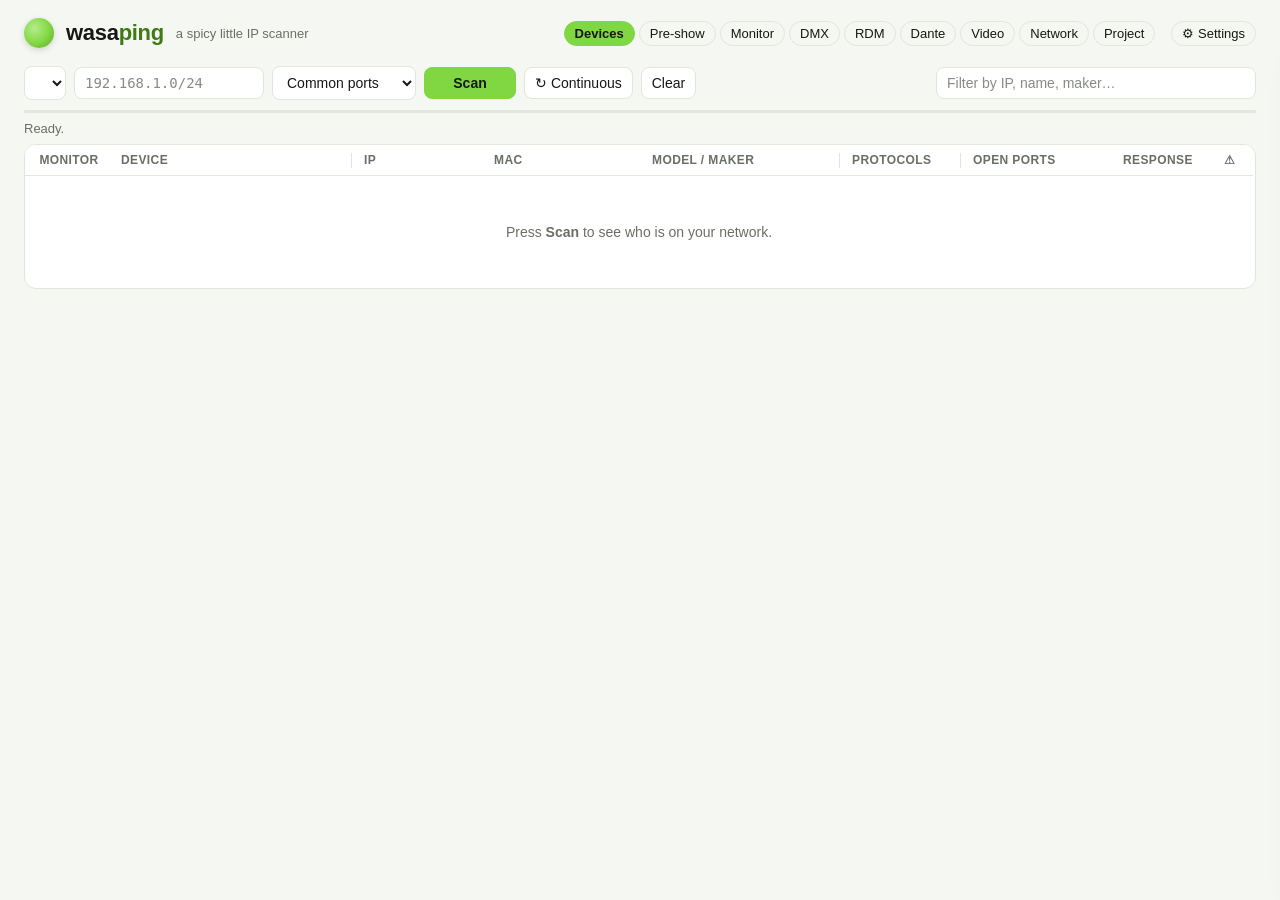
==== commit 0308754f: "wasaping 0.8.8: porte di un dispositivo, tutti i nomi, nomi più insistenti - Pannello: porte comuni " ====
--- a/web/index.html
+++ b/web/index.html
@@ -81,9 +81,16 @@
   <dl id="dInfo"></dl>
   <div class="actions">
     <button id="dWol" title="Accende il dispositivo, se la sua scheda di rete lo supporta">Sveglia (Wake-on-LAN)</button>
-    <button id="dPorts" title="Controlla le porte da 1 a 1024">Controlla porte 1–1024</button>
     <button id="dForget" class="danger" title="Toglie il dispositivo dall'elenco dei conosciuti">Dimentica</button>
   </div>
+  <div class="row pscan">
+    <select id="dPortMode" title="Quali porte controllare su questo dispositivo">
+      <option value="common">Porte comuni (circa 1200)</option><option value="all">Tutte le porte (65.535)</option><option value="list">Elenco…</option>
+    </select>
+    <input id="dPortList" hidden spellcheck="false" placeholder="80,443,8000-8100" title="Porte da controllare, separate da virgole; intervalli con il trattino">
+    <button id="dPorts" title="Controlla le porte di questo dispositivo">Controlla porte</button>
+  </div>
+  <div class="pbar" id="dPortBar" hidden><i></i></div>
   <div class="msg" id="dMsg"></div>
   <details class="ntool" id="dTools">
     <summary>Strumenti di rete</summary>
--- a/web/app.css
+++ b/web/app.css
@@ -269,6 +269,10 @@
 .chansvg path { fill: none; stroke: var(--wasabi); stroke-width: 2; vector-effect: non-scaling-stroke; }
 .chansvg .ax { stroke: var(--line); stroke-width: 1; vector-effect: non-scaling-stroke; }
 .row .grow { flex: 1; }
+#detail .pscan { display: flex; gap: 8px; align-items: center; margin-top: 10px; flex-wrap: wrap; }
+#detail .pscan input { flex: 1; min-width: 120px; }
+.pbar { height: 4px; background: var(--line); border-radius: 2px; margin-top: 8px; overflow: hidden; }
+.pbar i { display: block; height: 100%; width: 0; background: var(--wasabi); transition: width .3s; }
 .noping { font-size: 12px; cursor: help; border-bottom: 1px dotted var(--muted); }
 .netnote { margin: 12px 0 0; padding: 10px 12px; border: 1px solid #f2994a; border-radius: 8px; display: flex; flex-direction: column; gap: 4px; font-size: 13px; }
 .okline, .warnline, .infoline { margin: 10px 0 0; }
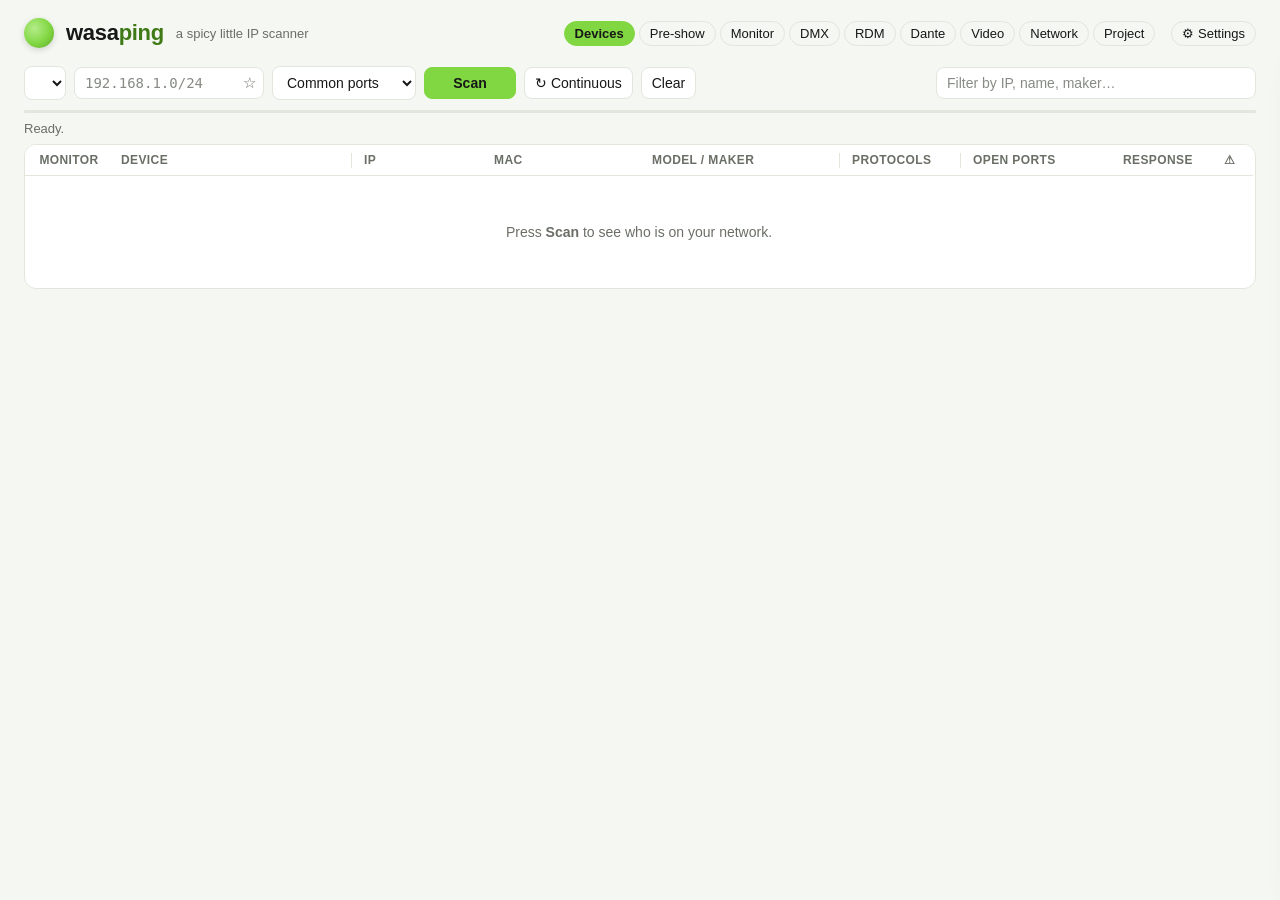
==== commit d68bb3c5: "wasaping 0.8.9: reti via VPN, programmi show da Bonjour, intervalli salvati, aspetto, IP pubblico Co" ====
--- a/web/index.html
+++ b/web/index.html
@@ -19,7 +19,9 @@
 <div class="bar">
   <div class="group">
     <select id="iface" title="Interfaccia di rete"></select>
-    <input id="target" placeholder="192.168.1.0/24" spellcheck="false">
+    <span class="targetwrap"><input id="target" placeholder="192.168.1.0/24" spellcheck="false" list="rangeList"><button id="rangeBtn" class="rangebtn" title="Salva questo intervallo con un nome">☆</button>
+      <span id="rangeBox" class="rangebox" hidden></span></span>
+    <datalist id="rangeList"></datalist>
     <select id="ports" title="Porte da controllare">
       <option value="common">Porte comuni</option>
       <option value="none">Nessuna porta (più veloce)</option>
@@ -36,7 +38,8 @@
   </div>
 </div>
 <div class="progress"><div id="prog"></div></div>
-<div class="status" id="statusRow"><span id="status">Pronto.</span><span id="extra"></span><div class="netbar" id="netbar"></div></div>
+<div class="status" id="statusRow"><span id="status">Pronto.</span><span id="extra"></span><div class="netbar" id="netbar"></div><span id="pubip" class="pubip" hidden></span></div>
+<div class="vianote" id="viaNote" hidden></div>
 <div class="notice warn" id="issues"></div>
 <div class="notice" id="oui">
   <span>Scarica il database dei produttori (IEEE) per vedere chi ha fatto ogni dispositivo.</span>
--- a/web/app.css
+++ b/web/app.css
@@ -365,3 +365,22 @@
 .label .txt { display: flex; flex-direction: column; gap: 2px; min-width: 0; font-size: 13px; }
 .label .txt b { font-size: 15px; }
 .label .mac { color: var(--muted); font-size: 11px; }
+
+/* Saved ranges: the star beside the range field and its little box. */
+.targetwrap { position: relative; display: inline-flex; align-items: center; }
+.targetwrap #target { padding-right: 28px; }
+.rangebtn { position: absolute; right: 2px; border: none; background: none; padding: 2px 6px; font-size: 15px; color: var(--muted); cursor: pointer; }
+.rangebtn.on { color: #e0a800; }
+.rangebox { position: absolute; top: calc(100% + 6px); left: 0; z-index: 30; display: flex; gap: 8px; align-items: center; padding: 8px; background: var(--panel);
+  border: 1px solid var(--line); border-radius: 10px; box-shadow: var(--shadow); white-space: nowrap; font-size: 13px; }
+.rangebox[hidden] { display: none; }
+.rangebox input { width: 170px; }
+.pubip { margin-left: auto; font-size: 12px; white-space: nowrap; }
+.pubip + .netbar, .netbar + .pubip { margin-left: 12px; }
+
+/* Colour-blind colours: blue for "fine", orange-red for "problem". */
+:root.cb { --wasabi: #3d8fe0; --wasabi-text: #1d64b3; --wasabi-soft: #e5effa; --warn: #d55e00; }
+@media (prefers-color-scheme: dark) { :root.cb:not([data-theme="light"]) { --wasabi-text: #6cb2f5; --wasabi-soft: #1b2a3a; } }
+:root.cb[data-theme="dark"] { --wasabi-text: #6cb2f5; --wasabi-soft: #1b2a3a; }
+.vianote { margin: 0 24px 10px; font-size: 12px; color: var(--muted); }
+.vianote::before { content: "⇄ "; }
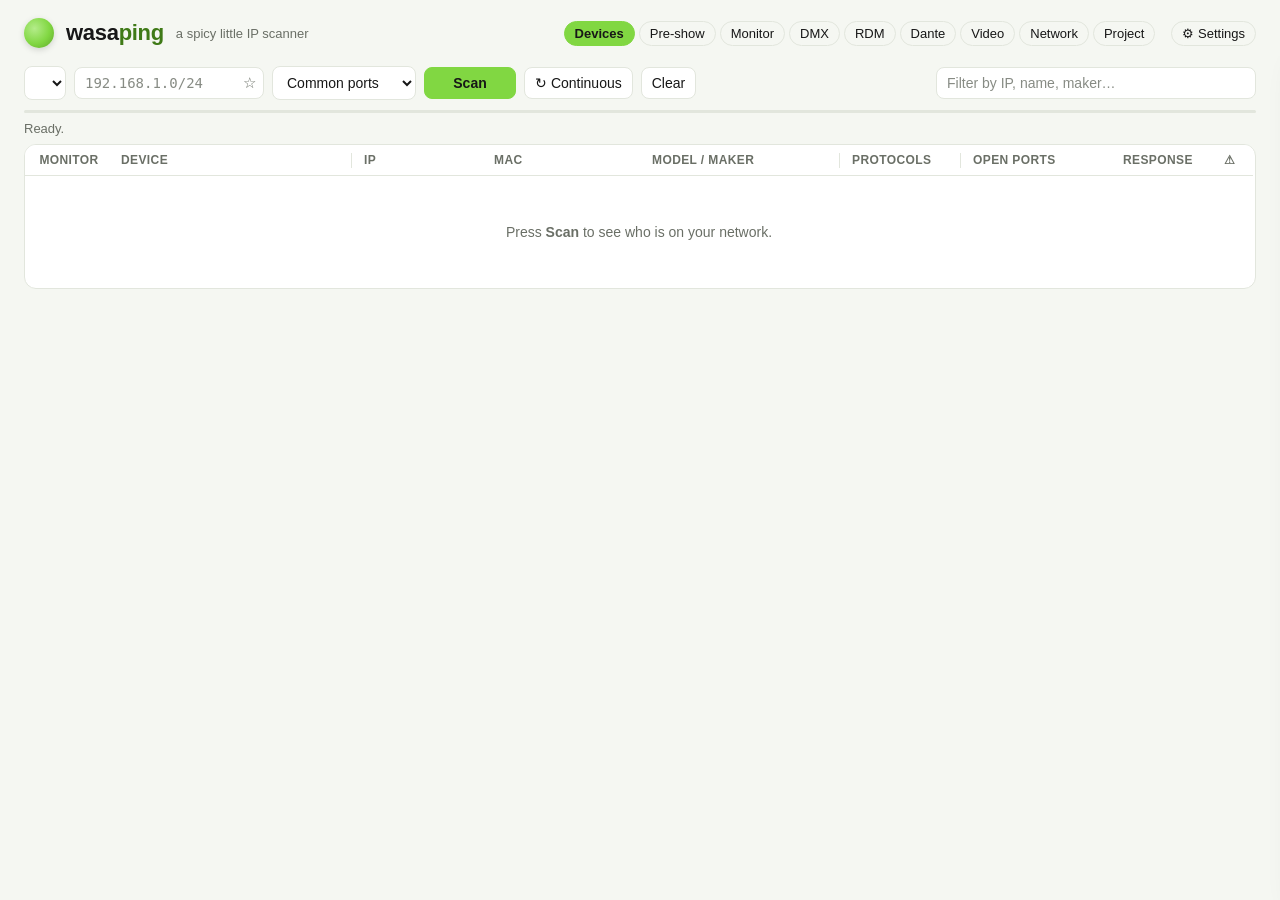
==== commit ed2db42f: "wasaping 0.9.0: reparti nel Monitor, storico dei problemi, mucca, avviso di nuova versione Co-Author" ====
--- a/web/index.html
+++ b/web/index.html
@@ -45,8 +45,11 @@
   <span>Scarica il database dei produttori (IEEE) per vedere chi ha fatto ogni dispositivo.</span>
   <button id="ouiBtn">Scarica</button>
 </div>
-<div class="notice" id="updBar">
-  <span id="updText"></span><a id="updGet" target="_blank" rel="noopener"><button class="primary">Scarica</button></a><button id="updOff">Non controllare più</button>
+<div class="notice upd" id="updBar">
+  <span class="updIcon" aria-hidden="true">⬆</span>
+  <div class="updMain"><div id="updText"></div><div class="updNews" id="updNews"></div></div>
+  <span class="updBtns"><button class="primary" id="updNow">Aggiorna ora</button><button id="updNotes" title="Le note della versione su GitHub">Novità</button><button id="updLater" title="Lo ricorda domani">Più tardi</button></span>
+  <a id="updOff" title="Si riaccende da ⚙ Impostazioni → Sistema">non controllare più</a>
 </div>
 <div class="notice info" id="machidden">
   <span><b>macOS nasconde gli indirizzi MAC</b> ai programmi non firmati da uno sviluppatore Apple registrato, quindi MAC e produttori restano vuoti.
@@ -79,9 +82,12 @@
   <label for="dKind">Tipo</label>
   <select id="dKind" title="Se wasaping l'ha riconosciuto male, correggilo: la correzione resta e finisce nella diagnostica"></select>
   <div class="sub" id="dKindAuto"></div>
+  <label for="dGroup">Reparto</label>
+  <select id="dGroup" title="Nel Monitor i dispositivi critici sono divisi per reparto (luci, audio, video, rete), ognuno con il suo stato e il suo «Silenzia»"></select>
   <div class="actions"><button class="primary" id="dSave">Salva</button></div>
   <ul class="warnlist" id="dWarn"></ul>
   <dl id="dInfo"></dl>
+  <div id="dHist" hidden></div>
   <div class="actions">
     <button id="dWol" title="Accende il dispositivo, se la sua scheda di rete lo supporta">Sveglia (Wake-on-LAN)</button>
     <button id="dForget" class="danger" title="Toglie il dispositivo dall'elenco dei conosciuti">Dimentica</button>
@@ -126,7 +132,7 @@
   </header>
   <div id="mNet"></div>
   <div class="mbody">
-    <div class="mmain"><div class="tag" id="mPTP"></div><div id="tiles"></div></div>
+    <div class="mmain"><div class="mgroups" id="mGroups"></div><div class="tag" id="mPTP"></div><div id="tiles"></div></div>
     <aside class="mlog">
       <div class="mlog-h"><b>Registro</b><span class="spacer"></span><button id="mExport" title="Salva il registro in CSV">Esporta</button></div>
       <ol id="mEvents"></ol>
--- a/web/app.css
+++ b/web/app.css
@@ -317,7 +317,7 @@
 .empty { padding: 48px; text-align: center; color: var(--muted); cursor: default; }
 
 /* Detail panel */
-#detail { position: fixed; top: var(--head, 0px); right: 0; bottom: 0; width: 380px; max-width: 100%; background: var(--panel); border-left: 1px solid var(--line); box-shadow: var(--shadow); transform: translateX(105%); transition: transform .18s ease; overflow-y: auto; z-index: 10; padding: 18px 20px 24px; }
+#detail { position: fixed; top: var(--head, 0px); right: 0; bottom: 0; width: 380px; max-width: 100%; background: var(--panel); border-left: 1px solid var(--line); box-shadow: var(--shadow); transform: translateX(105%); transition: transform .18s ease; overflow-y: auto; z-index: 21; /* above the Monitor (20): its tiles open the device */ padding: 18px 20px 24px; }
 #detail.open { transform: none; }
 #detail h2 { font-size: 18px; margin: 0; display: flex; align-items: center; gap: 4px; }
 #detail .close { position: absolute; top: 12px; right: 12px; border: none; background: none; font-size: 22px; line-height: 1; color: var(--muted); padding: 4px 8px; }
@@ -384,3 +384,51 @@
 :root.cb[data-theme="dark"] { --wasabi-text: #6cb2f5; --wasabi-soft: #1b2a3a; }
 .vianote { margin: 0 24px 10px; font-size: 12px; color: var(--muted); }
 .vianote::before { content: "⇄ "; }
+
+/* Departments in the Monitor */
+.mgroups { display: flex; flex-wrap: wrap; gap: 8px; padding: 14px 24px 0; }
+.mgroups:empty { display: none; }
+.gchip { border: 1px solid var(--line); border-radius: 999px; padding: 4px 12px; font-size: 13px; background: var(--panel); cursor: pointer; }
+.gchip b { margin-left: 4px; color: var(--wasabi-text); }
+.gchip.bad { border-color: var(--warn); }
+.gchip.bad b { color: var(--warn); }
+.gchip.slow b { color: #f2994a; }
+.gchip.muted { opacity: .65; }
+.mgroup { grid-column: 1 / -1; display: flex; align-items: center; gap: 10px; margin: 6px 0 -4px; font-size: 13px; text-transform: uppercase; letter-spacing: .04em; color: var(--muted); }
+.mgroup:first-child { margin-top: 0; }
+.mgroup b { color: var(--text); }
+.mgroup .bad { color: var(--warn); font-weight: 700; }
+.mgroup button { font-size: 12px; padding: 2px 10px; text-transform: none; letter-spacing: 0; }
+.mgroup button.on { border-color: var(--warn); color: var(--warn); }
+.mgroup::after { content: ""; flex: 1; border-bottom: 1px solid var(--line); }
+.tile[data-key] { cursor: pointer; }
+.gtag { font-size: 11px; color: var(--muted); border: 1px solid var(--line); border-radius: 4px; padding: 0 4px; margin-right: 4px; }
+#mEvents li.muted-ev { opacity: .7; }
+
+/* A device's problem history (device panel) */
+#dHist { margin-top: 14px; border-top: 1px solid var(--line); padding-top: 10px; }
+#dHist h3 { font-size: 14px; margin: 0 0 6px; }
+#dHist .sum { font-size: 13px; }
+#dHist .days { display: flex; gap: 3px; margin: 8px 0 2px; align-items: flex-end; height: 34px; }
+#dHist .days i { flex: 1; min-width: 6px; border-radius: 2px; background: var(--wasabi); opacity: .35; height: 6px; }
+#dHist .days i.s { background: #f2994a; opacity: .8; height: 14px; }
+#dHist .days i.d { background: var(--warn); opacity: .9; }
+#dHist .dlab { display: flex; justify-content: space-between; font-size: 11px; color: var(--muted); }
+#dHist ul { list-style: none; margin: 8px 0 0; padding: 0; font-size: 13px; max-height: 200px; overflow: auto; }
+#dHist li { padding: 3px 0; border-bottom: 1px solid var(--line); }
+#dHist li .t { color: var(--muted); font-family: ui-monospace, Menlo, Consolas, monospace; font-size: 12px; margin-right: 6px; }
+#dHist li.down b { color: var(--warn); }
+#dHist li.slow b { color: #f2994a; }
+#dHist .spark { width: 100%; height: 30px; margin-top: 6px; }
+
+/* New version on the home page */
+.notice.upd { background: var(--panel); border: 1px solid var(--wasabi); padding: 10px 14px; flex-wrap: wrap; }
+.notice.upd .updIcon { width: 30px; height: 30px; border-radius: 50%; background: var(--wasabi); color: var(--wasabi-ink); display: grid; place-items: center; font-weight: 800; flex: none; }
+.notice.upd .updMain { flex: 1 1 280px; min-width: 0; }
+.notice.upd #updText { font-size: 14px; }
+.notice.upd .updNews { color: var(--muted); font-size: 12px; margin-top: 2px; }
+.notice.upd .updNews:empty { display: none; }
+.notice.upd .updBtns { display: flex; gap: 8px; flex: none; }
+.notice.upd #updOff { font-size: 11px; color: var(--muted); cursor: pointer; text-decoration: underline; flex: none; }
+.hbtn.dot { position: relative; }
+.hbtn.dot::after { content: ""; position: absolute; top: -2px; right: -2px; width: 9px; height: 9px; border-radius: 50%; background: var(--wasabi); border: 2px solid var(--bg); }
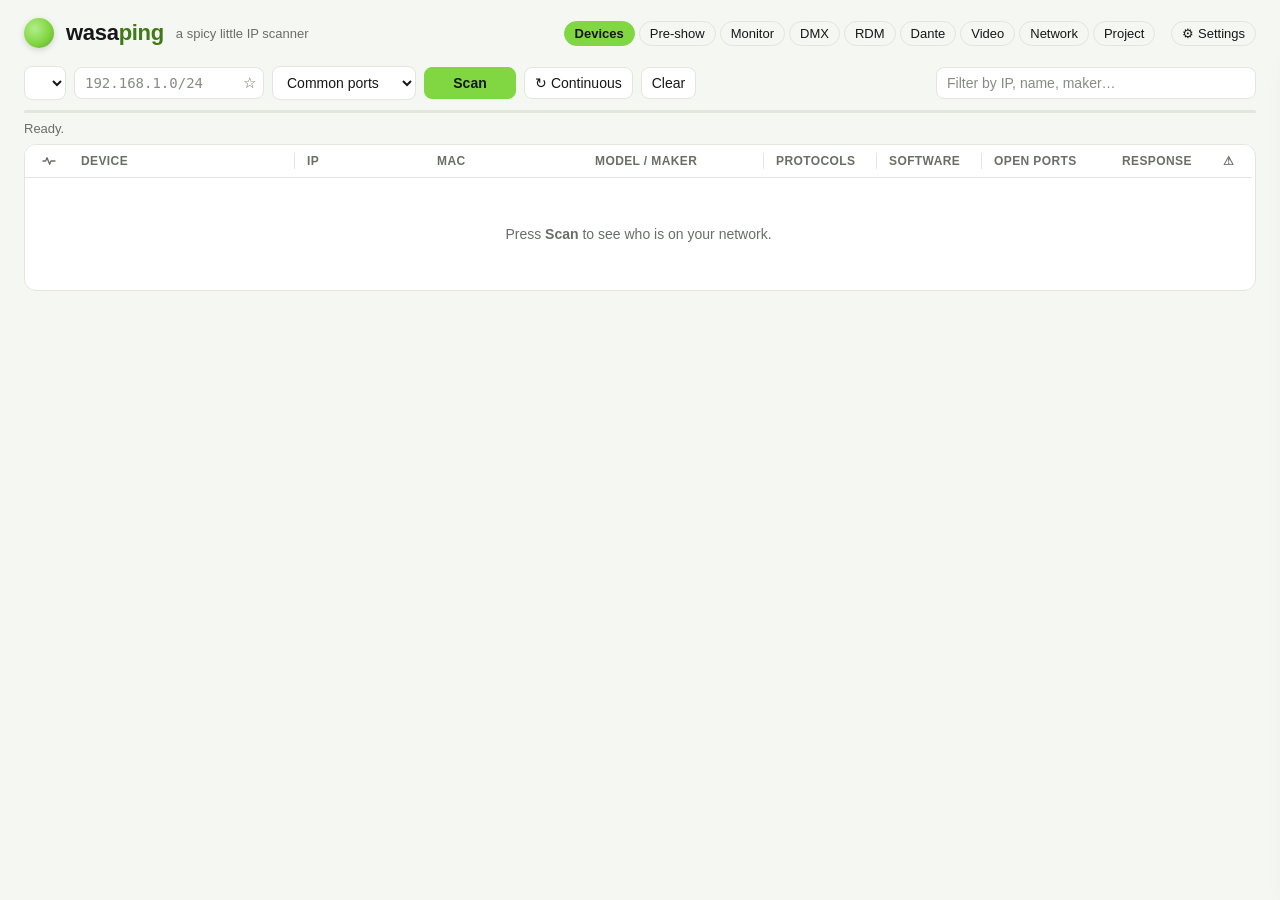
==== commit 59d3b746: "wasaping 0.9.3: colonna Programmi nell'elenco, colonna Monitor con l'icona Co-Authored-By: Claude Op" ====
--- a/web/index.html
+++ b/web/index.html
@@ -60,10 +60,10 @@
 <div class="wrap" id="listWrap">
   <table>
     <thead><tr>
-      <th data-k="critical" class="ccol" title="Spunta i dispositivi critici: il Monitor li tiene d'occhio e suona se spariscono">Monitor</th><th data-k="label">Dispositivo</th><th data-k="ip">IP</th><th data-k="mac">MAC</th>
-      <th data-k="model">Modello / produttore</th><th data-k="protocols">Protocolli</th><th data-k="ports">Porte aperte</th><th data-k="rtt_ms">Risposta</th><th data-k="warn" class="wcol" title="Avvisi: clic sulla riga per leggerli">⚠</th>
+      <th data-k="critical" class="ccol" title="Monitor: spunta i dispositivi critici, il Monitor li tiene d'occhio e suona se spariscono" aria-label="Monitor"><svg class="mico" viewBox="0 0 24 24" aria-hidden="true"><path d="M3 12h4l2-5 4 10 2-5h6"/></svg></th><th data-k="label">Dispositivo</th><th data-k="ip">IP</th><th data-k="mac">MAC</th>
+      <th data-k="model">Modello / produttore</th><th data-k="protocols">Protocolli</th><th data-k="apps">Programmi</th><th data-k="ports">Porte aperte</th><th data-k="rtt_ms">Risposta</th><th data-k="warn" class="wcol" title="Avvisi: clic sulla riga per leggerli">⚠</th>
     </tr></thead>
-    <tbody id="rows"><tr><td colspan="9" class="empty">Premi <b>Scansiona</b> per vedere chi c'è sulla tua rete.</td></tr></tbody>
+    <tbody id="rows"><tr><td colspan="10" class="empty">Premi <b>Scansiona</b> per vedere chi c'è sulla tua rete.</td></tr></tbody>
   </table>
 </div>
 
--- a/web/app.css
+++ b/web/app.css
@@ -100,6 +100,7 @@
 #listWrap .namecell > div { min-width: 0; overflow: hidden; }
 #listWrap .namecell .sub, #listWrap td .sub { overflow: hidden; text-overflow: ellipsis; white-space: nowrap; }
 th.ccol, td.ccell { text-align: center; width: 1%; padding-left: 10px; padding-right: 6px; }
+th.ccol .mico { width: 16px; height: 16px; vertical-align: middle; fill: none; stroke: currentColor; stroke-width: 2; stroke-linecap: round; stroke-linejoin: round; }
 td.ccell input { width: 16px; height: 16px; cursor: pointer; accent-color: var(--wasabi); margin: 0; vertical-align: middle; }
 th.wcol, td.wcell { text-align: center; white-space: nowrap; width: 1%; }
 .wico { font-size: 12px; font-weight: 600; color: #b35f12; cursor: help; }
@@ -115,6 +116,7 @@
 .namecell { display: flex; align-items: center; }
 .badge { font-size: 11px; border-radius: 4px; padding: 1px 5px; margin-left: 6px; vertical-align: 1px; }
 .badge.me { background: var(--wasabi); color: var(--wasabi-ink); }
+.badge.vm { border: 1px solid var(--line); color: var(--muted); }
 .badge.new { background: #f2c94c; color: #171717; font-weight: 600; }
 .badge.off { border: 1px solid var(--line); color: var(--muted); }
 .muted { color: var(--muted); }
@@ -149,7 +151,8 @@
 @media (max-width: 640px) { .set { grid-template-columns: 1fr; } .set > b { padding-top: 0; } }
 #toast { position: fixed; left: 50%; bottom: 24px; transform: translateX(-50%); background: var(--ink); color: var(--bg); padding: 8px 14px; border-radius: 8px; font-size: 13px; opacity: 0; transition: opacity .2s; pointer-events: none; z-index: 40; }
 #toast.show { opacity: 1; }
-.proto { display: inline-block; font-size: 11px; padding: 1px 6px; margin: 1px 2px 1px 0; border-radius: 4px; border: 1px solid var(--wasabi-text); color: var(--wasabi-text); white-space: nowrap; }
+.proto { display: inline-block; font-size: 11px; padding: 1px 6px; margin: 1px 2px 1px 0; border-radius: 4px; border: 1px solid var(--wasabi-text); color: var(--wasabi-text); white-space: nowrap; max-width: 100%; overflow: hidden; text-overflow: ellipsis; vertical-align: top; box-sizing: border-box; }
+.proto.risky { border-color: var(--warn); color: var(--warn); }
 .badge.warn { background: #f2994a; color: #171717; font-weight: 600; cursor: help; }
 .badge.crit { border: 1px solid var(--warn); color: var(--warn); }
 .status .netbar { padding: 0; margin-left: auto; color: var(--ink); }
@@ -330,6 +333,7 @@
 #detail .actions { display: flex; flex-wrap: wrap; gap: 8px; margin-top: 16px; }
 #detail .msg { font-size: 13px; color: var(--muted); margin-top: 10px; min-height: 18px; }
 .svc { display: inline-block; font-size: 12px; padding: 1px 6px; margin: 1px 2px 1px 0; border-radius: 4px; border: 1px solid var(--line); }
+.svc.risky { border-color: var(--warn); color: var(--warn); }
 @media (max-width: 640px) { .bar, .status { padding-left: 16px; padding-right: 16px; } .wrap, .notice, .progress { margin-left: 16px; margin-right: 16px; } }
 .swmap { display: grid; grid-template-columns: repeat(auto-fill, minmax(320px, 1fr)); gap: 12px; margin-top: 10px; }
 .swcard { border: 1px solid var(--line); border-radius: 10px; overflow: hidden; }
@@ -432,3 +436,37 @@
 .notice.upd #updOff { font-size: 11px; color: var(--muted); cursor: pointer; text-decoration: underline; flex: none; }
 .hbtn.dot { position: relative; }
 .hbtn.dot::after { content: ""; position: absolute; top: -2px; right: -2px; width: 9px; height: 9px; border-radius: 50%; background: var(--wasabi); border: 2px solid var(--bg); }
+
+/* DMX: three columns, as in a console's DMX sheet */
+.dmx3 { display: grid; grid-template-columns: 210px minmax(0, 1fr) 270px; gap: 16px; margin-top: 12px; align-items: start; }
+.dmx3 > aside { position: sticky; top: 64px; max-height: calc(100vh - var(--head, 0px) - 90px); overflow: auto; }
+.dmxh { font-size: 12px; text-transform: uppercase; letter-spacing: .04em; color: var(--muted); margin-bottom: 8px; }
+.dmxh b.big { font-size: 22px; color: var(--ink); letter-spacing: 0; margin-left: 4px; }
+#dmxUnis .uitem { border: 1px solid var(--line); border-radius: 8px; padding: 7px 10px; margin-bottom: 6px; cursor: pointer; background: var(--panel); font-size: 12px; }
+#dmxUnis .uitem:hover { border-color: var(--wasabi); }
+#dmxUnis .uitem.sel { border-color: var(--wasabi); box-shadow: inset 3px 0 0 var(--wasabi); }
+#dmxUnis .un { display: flex; align-items: baseline; gap: 6px; }
+#dmxUnis .un b { font-size: 18px; }
+#dmxUnis .un .crit { color: var(--wasabi-text); margin-left: auto; }
+#dmxUnis .us { white-space: nowrap; overflow: hidden; text-overflow: ellipsis; margin-top: 2px; }
+#dmxUnis .ua { font-size: 11px; }
+#dmxDetail .dmxgrid { margin-top: 8px; }
+.dmxgrid.fader i { position: relative; overflow: hidden; padding: 3px 0 10px; background: var(--line); }
+.dmxgrid.fader i u { position: absolute; left: 0; right: 0; bottom: 0; height: var(--v, 0%); background: var(--wasabi); opacity: .85; text-decoration: none; }
+.dmxgrid.fader i s { position: relative; z-index: 1; font-size: 10px; color: var(--ink); }
+.dmxgrid.fader i.z s { color: var(--muted); }
+.dmxgrid.fader i.chg u { background: #a5ec6b; }
+#dmxSide .chval { font-size: 34px; font-weight: 800; font-variant-numeric: tabular-nums; }
+#dmxSide .chval span { font-size: 15px; font-weight: 400; }
+#dmxSide .chbar { height: 6px; border-radius: 3px; background: var(--line); overflow: hidden; margin: 2px 0 8px; }
+#dmxSide .chbar i { display: block; height: 100%; background: var(--wasabi); }
+#dmxSide .chwho { font-size: 12px; margin-bottom: 8px; }
+#dmxSide .spans { gap: 6px; margin: 4px 0 6px; }
+#dmxSide .spans button { padding: 3px 10px; font-size: 12px; }
+#dmxSide .chansvg { height: 110px; }
+.dsinfo { display: grid; grid-template-columns: auto 1fr; gap: 4px 10px; font-size: 12px; margin: 14px 0 0; border-top: 1px solid var(--line); padding-top: 10px; }
+.dsinfo dt { color: var(--muted); } .dsinfo dd { margin: 0; }
+@media (max-width: 1100px) { .dmx3 { grid-template-columns: 180px minmax(0, 1fr); } #dmxSide { grid-column: 1 / -1; position: static; max-height: none; } }
+@media (max-width: 700px) { .dmx3 { grid-template-columns: minmax(0, 1fr); } .dmx3 > aside { position: static; max-height: 220px; } }
+.dmxh .mono { text-transform: none; letter-spacing: 0; }
+#dmxSide .dmxscale, #dmxDetail .dmxscale { margin: 2px 0 0; }
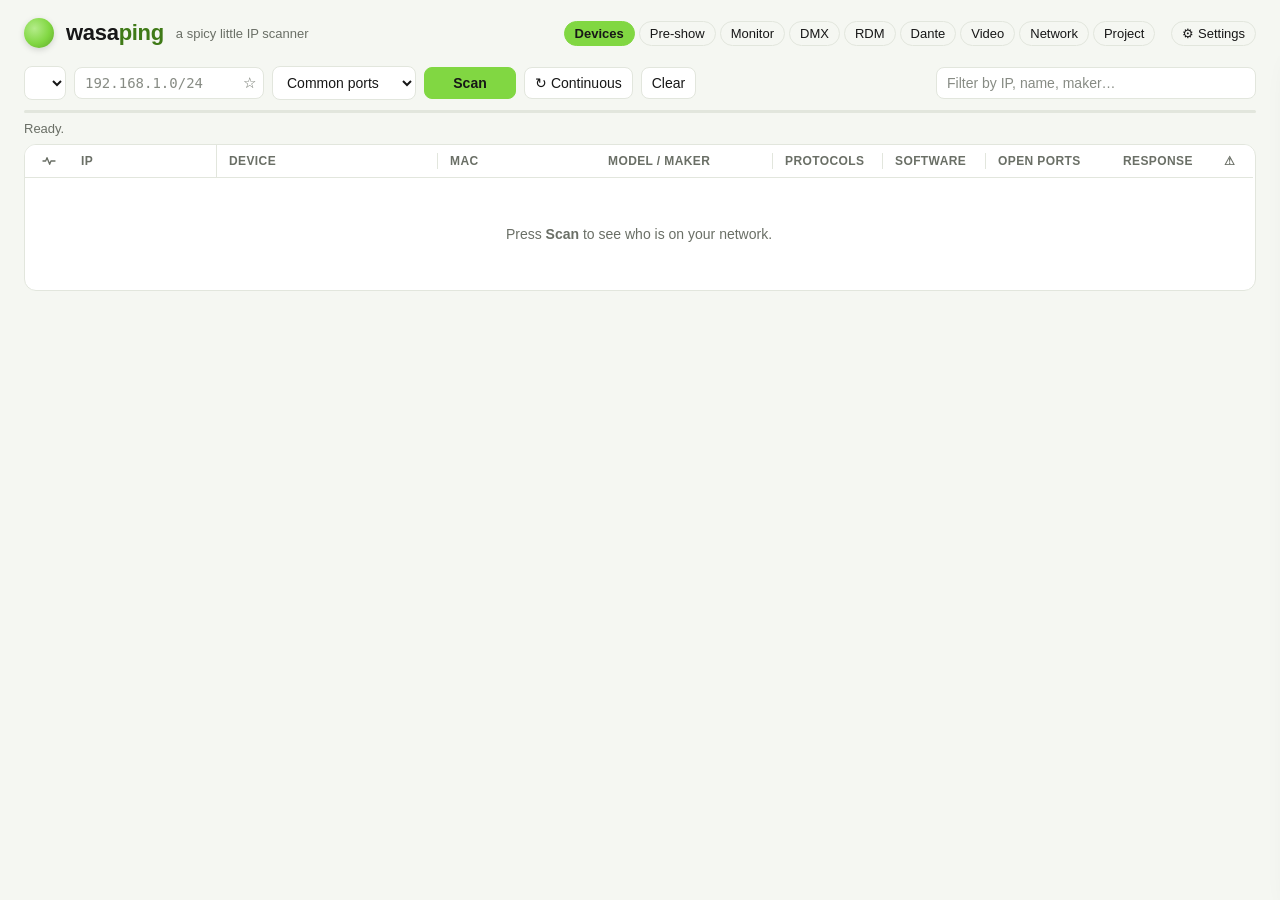
==== commit 40f3a4bf: "wasaping 0.9.4: IP in seconda colonna, intero e sempre visibile Co-Authored-By: Claude Opus 5.5 <nor" ====
--- a/web/index.html
+++ b/web/index.html
@@ -60,7 +60,7 @@
 <div class="wrap" id="listWrap">
   <table>
     <thead><tr>
-      <th data-k="critical" class="ccol" title="Monitor: spunta i dispositivi critici, il Monitor li tiene d'occhio e suona se spariscono" aria-label="Monitor"><svg class="mico" viewBox="0 0 24 24" aria-hidden="true"><path d="M3 12h4l2-5 4 10 2-5h6"/></svg></th><th data-k="label">Dispositivo</th><th data-k="ip">IP</th><th data-k="mac">MAC</th>
+      <th data-k="critical" class="ccol" title="Monitor: spunta i dispositivi critici, il Monitor li tiene d'occhio e suona se spariscono" aria-label="Monitor"><svg class="mico" viewBox="0 0 24 24" aria-hidden="true"><path d="M3 12h4l2-5 4 10 2-5h6"/></svg></th><th data-k="ip" class="ipcol">IP</th><th data-k="label">Dispositivo</th><th data-k="mac">MAC</th>
       <th data-k="model">Modello / produttore</th><th data-k="protocols">Protocolli</th><th data-k="apps">Programmi</th><th data-k="ports">Porte aperte</th><th data-k="rtt_ms">Risposta</th><th data-k="warn" class="wcol" title="Avvisi: clic sulla riga per leggerli">⚠</th>
     </tr></thead>
     <tbody id="rows"><tr><td colspan="10" class="empty">Premi <b>Scansiona</b> per vedere chi c'è sulla tua rete.</td></tr></tbody>
--- a/web/app.css
+++ b/web/app.css
@@ -87,6 +87,16 @@
    the box, the bar above stays in view. --listTop is set by list.js. */
 #listWrap { overflow: auto; max-height: max(320px, calc(100vh - var(--listTop, 220px) - 32px)); }
 #listWrap thead th { top: 0; z-index: 5; }
+/* Monitor and IP stay in view when the list scrolls sideways: opaque
+   cells, with the row tint drawn on top. */
+#listWrap th.ccol, #listWrap td.ccell { position: sticky; left: 0; }
+#listWrap th.ipcol, #listWrap td.ipcell { position: sticky; left: 44px; box-shadow: inset -1px 0 0 var(--line); }
+#listWrap td.ccell, #listWrap td.ipcell { z-index: 2; background: var(--panel); }
+#listWrap th.ccol, #listWrap th.ipcol { z-index: 6; }
+#listWrap td.ipcell { font-weight: 600; }
+tbody tr:hover td.ccell, tbody tr:hover td.ipcell, tbody tr.sel td.ccell, tbody tr.sel td.ipcell { background: var(--wasabi-soft); }
+tbody tr.warned td.ccell, tbody tr.warned td.ipcell { background: linear-gradient(rgba(242, 153, 74, .12), rgba(242, 153, 74, .12)), var(--panel); }
+tbody tr.bad td.ccell, tbody tr.bad td.ipcell { background: linear-gradient(rgba(214, 63, 63, .12), rgba(214, 63, 63, .12)), var(--panel); }
 .colgrip { position: absolute; top: 0; right: -4px; width: 9px; height: 100%; cursor: col-resize; z-index: 2; touch-action: none; }
 .colgrip::after { content: ""; position: absolute; left: 4px; top: 25%; height: 50%; width: 1px; background: var(--line); }
 th:hover .colgrip::after, .colgrip:active::after { background: var(--wasabi); width: 2px; }
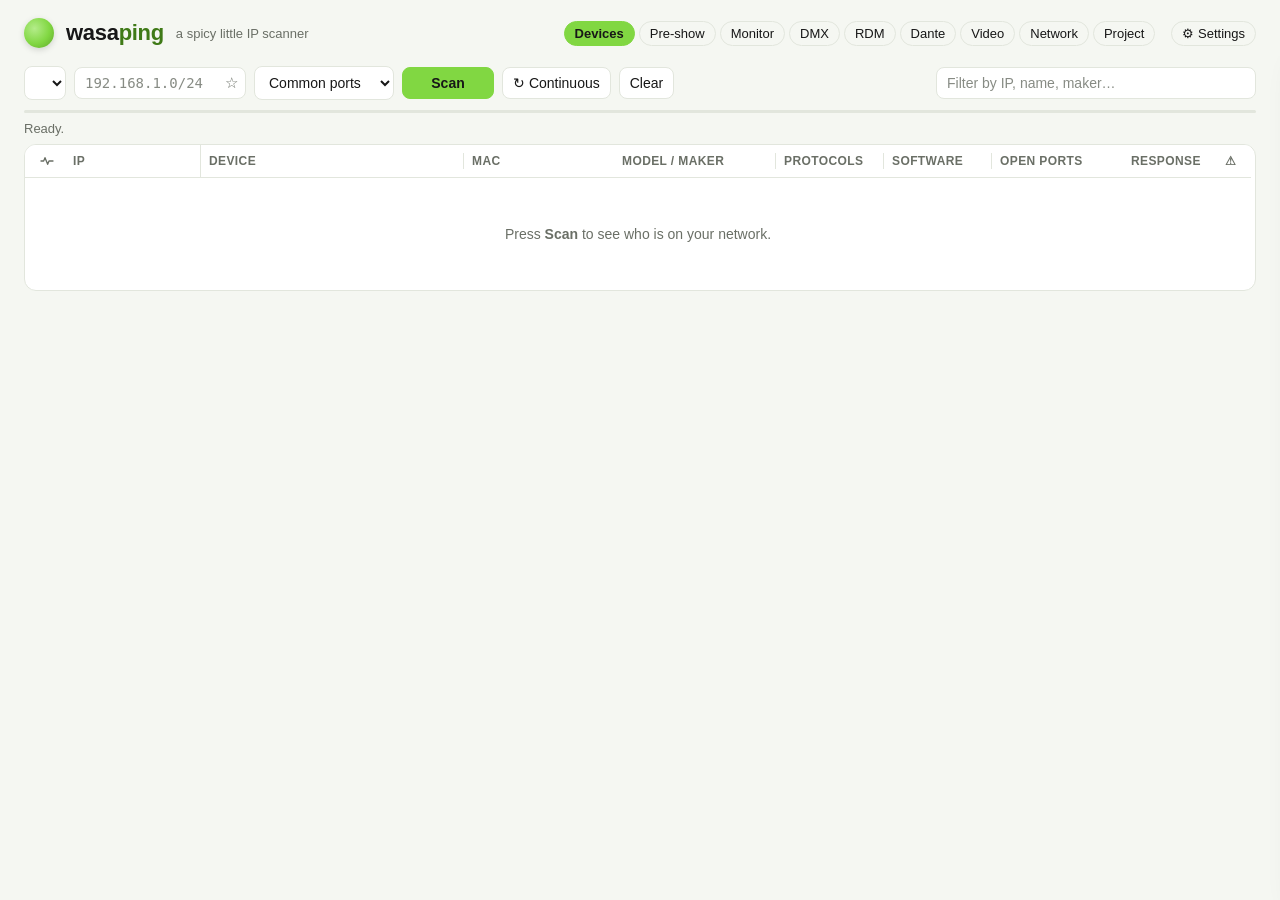
==== commit cb1530fb: "wasaping 0.9.5: revisione di grafica e usabilità (elenco, barra, pagine, DMX, Monitor, pannello) Co-" ====
--- a/web/index.html
+++ b/web/index.html
@@ -72,26 +72,9 @@
   <button class="close" id="dClose" title="Chiudi">×</button>
   <h2 id="dTitle"></h2>
   <div class="sub" id="dSub"></div>
-  <label for="dName">Nome personalizzato</label>
-  <input id="dName" maxlength="200" placeholder="es. Console FOH">
-  <label for="dRole">Ruolo</label>
-  <input id="dRole" maxlength="200" placeholder="es. luci palco SX, universi 1–4">
-  <label for="dNote">Note</label>
-  <textarea id="dNote" maxlength="2000" placeholder="es. patch su switch 2 porta 14"></textarea>
-  <label class="check"><input type="checkbox" id="dCrit"> Critico: tienilo d'occhio nel Monitor</label>
-  <label for="dKind">Tipo</label>
-  <select id="dKind" title="Se wasaping l'ha riconosciuto male, correggilo: la correzione resta e finisce nella diagnostica"></select>
-  <div class="sub" id="dKindAuto"></div>
-  <label for="dGroup">Reparto</label>
-  <select id="dGroup" title="Nel Monitor i dispositivi critici sono divisi per reparto (luci, audio, video, rete), ognuno con il suo stato e il suo «Silenzia»"></select>
-  <div class="actions"><button class="primary" id="dSave">Salva</button></div>
+  <label class="check dcrit"><input type="checkbox" id="dCrit"> Critico: tienilo d'occhio nel Monitor</label>
   <ul class="warnlist" id="dWarn"></ul>
   <dl id="dInfo"></dl>
-  <div id="dHist" hidden></div>
-  <div class="actions">
-    <button id="dWol" title="Accende il dispositivo, se la sua scheda di rete lo supporta">Sveglia (Wake-on-LAN)</button>
-    <button id="dForget" class="danger" title="Toglie il dispositivo dall'elenco dei conosciuti">Dimentica</button>
-  </div>
   <div class="row pscan">
     <select id="dPortMode" title="Quali porte controllare su questo dispositivo">
       <option value="common">Porte comuni (circa 1200)</option><option value="all">Tutte le porte (65.535)</option><option value="list">Elenco…</option>
@@ -100,6 +83,26 @@
     <button id="dPorts" title="Controlla le porte di questo dispositivo">Controlla porte</button>
   </div>
   <div class="pbar" id="dPortBar" hidden><i></i></div>
+  <h3 class="dsec">Nome, ruolo e note</h3>
+  <label for="dName">Nome personalizzato</label>
+  <input id="dName" maxlength="200" placeholder="es. Console FOH">
+  <label for="dRole">Ruolo</label>
+  <input id="dRole" maxlength="200" placeholder="es. luci palco SX, universi 1–4">
+  <label for="dNote">Note</label>
+  <textarea id="dNote" maxlength="2000" placeholder="es. patch su switch 2 porta 14"></textarea>
+  <div class="dpair">
+    <div><label for="dKind">Tipo</label>
+    <select id="dKind" title="Se wasaping l'ha riconosciuto male, correggilo: la correzione resta e finisce nella diagnostica"></select>
+    <div class="sub" id="dKindAuto"></div></div>
+    <div><label for="dGroup">Reparto</label>
+    <select id="dGroup" title="Nel Monitor i dispositivi critici sono divisi per reparto (luci, audio, video, rete), ognuno con il suo stato e il suo «Silenzia»"></select></div>
+  </div>
+  <div class="actions"><button class="primary" id="dSave">Salva</button></div>
+  <div id="dHist" hidden></div>
+  <div class="actions">
+    <button id="dWol" title="Accende il dispositivo, se la sua scheda di rete lo supporta">Sveglia (Wake-on-LAN)</button>
+    <button id="dForget" class="danger" title="Toglie il dispositivo dall'elenco dei conosciuti">Dimentica</button>
+  </div>
   <div class="msg" id="dMsg"></div>
   <details class="ntool" id="dTools">
     <summary>Strumenti di rete</summary>
--- a/web/app.css
+++ b/web/app.css
@@ -21,7 +21,7 @@
 .quick button.on, .hbtn.on { background: var(--wasabi); border-color: var(--wasabi); color: var(--wasabi-ink); font-weight: 600; }
 .hbtn { margin-left: auto; flex: none; }
 .quick + .hbtn { margin-left: 4px; }
-@media (max-width: 900px) { body > header .tag { display: none; } }
+@media (max-width: 1200px) { body > header .tag { display: none; } }
 .logo { flex: none; }
 @media (max-width: 640px) { body > header { flex-wrap: wrap; padding: 12px 16px 8px; } .quick { order: 3; flex-basis: 100%; margin-left: 0; } .quick + .hbtn { margin-left: auto; } }
 .ntool { margin-top: 16px; border-top: 1px solid var(--line); padding-top: 10px; }
@@ -45,10 +45,12 @@
 .tag { color: var(--muted); font-size: 13px; }
 .bar { display: flex; flex-wrap: wrap; gap: 8px 16px; align-items: center; padding: 10px 24px; }
 .group { display: flex; flex-wrap: wrap; gap: 8px; align-items: center; }
-.group.tools { flex: 1 1 380px; justify-content: flex-end; flex-wrap: nowrap; }
+.group.tools { flex: 1 1 160px; justify-content: flex-end; flex-wrap: nowrap; }
 select, input, button, textarea { font: inherit; color: var(--ink); background: var(--panel); border: 1px solid var(--line); border-radius: 8px; padding: 7px 10px; }
-input#target { width: 190px; font-family: ui-monospace, Menlo, Consolas, monospace; }
-input#filter { flex: 1 1 auto; width: 100px; min-width: 90px; max-width: 320px; }
+input#target { width: 172px; font-family: ui-monospace, Menlo, Consolas, monospace; }
+input#filter { flex: 1 1 auto; width: 100px; min-width: 120px; max-width: 320px; }
+select#ports { max-width: 140px; }
+@media (max-width: 640px) { .group.tools { flex-basis: 100%; } input#filter { max-width: none; } }
 .fcount { color: var(--muted); font-size: 12px; white-space: nowrap; margin-left: -4px; }
 .fcount:empty { display: none; }
 input#custom { width: 130px; font-family: ui-monospace, Menlo, Consolas, monospace; }
@@ -70,7 +72,7 @@
 .notice.info { background: transparent; border: 1px solid var(--line); color: var(--muted); }
 .wrap { margin: 0 24px 24px; background: var(--panel); border: 1px solid var(--line); border-radius: 12px; overflow: auto; }
 table { width: 100%; border-collapse: collapse; }
-th, td { text-align: left; padding: 8px 12px; border-bottom: 1px solid var(--line); white-space: nowrap; }
+th, td { text-align: left; padding: 8px 8px; border-bottom: 1px solid var(--line); white-space: nowrap; }
 th { font-size: 12px; text-transform: uppercase; letter-spacing: .4px; color: var(--muted); cursor: pointer; user-select: none; position: sticky; top: 0; background: var(--panel); z-index: 1; }
 tr:last-child td { border-bottom: none; }
 tbody tr { cursor: pointer; }
@@ -87,10 +89,15 @@
    the box, the bar above stays in view. --listTop is set by list.js. */
 #listWrap { overflow: auto; max-height: max(320px, calc(100vh - var(--listTop, 220px) - 32px)); }
 #listWrap thead th { top: 0; z-index: 5; }
+#listWrap table.no-mac .c-mac, #listWrap table.no-mac th[data-k="mac"],
+#listWrap table.no-protocols .c-protocols, #listWrap table.no-protocols th[data-k="protocols"],
+#listWrap table.no-apps .c-apps, #listWrap table.no-apps th[data-k="apps"] { display: none; }
+.proto.more { border-color: var(--line); color: var(--muted); }
+.port.more { background: none; color: var(--muted); font-family: inherit; cursor: default; }
 /* Monitor and IP stay in view when the list scrolls sideways: opaque
    cells, with the row tint drawn on top. */
 #listWrap th.ccol, #listWrap td.ccell { position: sticky; left: 0; }
-#listWrap th.ipcol, #listWrap td.ipcell { position: sticky; left: 44px; box-shadow: inset -1px 0 0 var(--line); }
+#listWrap th.ipcol, #listWrap td.ipcell { position: sticky; left: 40px; box-shadow: inset -1px 0 0 var(--line); }
 #listWrap td.ccell, #listWrap td.ipcell { z-index: 2; background: var(--panel); }
 #listWrap th.ccol, #listWrap th.ipcol { z-index: 6; }
 #listWrap td.ipcell { font-weight: 600; }
@@ -107,7 +114,7 @@
 #listWrap td { overflow: hidden; text-overflow: ellipsis; }
 #listWrap td.name { min-width: 0; }
 #listWrap td.ports, #listWrap td.protos { white-space: normal; min-width: 0; }
-#listWrap .namecell > div { min-width: 0; overflow: hidden; }
+#listWrap .namecell > div { min-width: 0; overflow: hidden; text-overflow: ellipsis; }
 #listWrap .namecell .sub, #listWrap td .sub { overflow: hidden; text-overflow: ellipsis; white-space: nowrap; }
 th.ccol, td.ccell { text-align: center; width: 1%; padding-left: 10px; padding-right: 6px; }
 th.ccol .mico { width: 16px; height: 16px; vertical-align: middle; fill: none; stroke: currentColor; stroke-width: 2; stroke-linecap: round; stroke-linejoin: round; }
@@ -176,6 +183,7 @@
 .netbar .tabs { display: flex; gap: 4px; flex-wrap: wrap; margin-right: 8px; flex-basis: 100%; }
 .netbar a.tab { font-size: 13px; color: var(--ink); padding: 4px 10px; border: 1px solid var(--line); border-radius: 999px; }
 .netbar a.tab.on { background: var(--wasabi); border-color: var(--wasabi); color: var(--wasabi-ink); font-weight: 600; }
+#issues.dup { display: none !important; }
 .notice.warn { background: transparent; border: 1px solid #f2994a; color: var(--ink); flex-direction: column; align-items: flex-start; gap: 4px; }
 .warnlist { margin: 10px 0 0; padding: 0; list-style: none; font-size: 13px; }
 .warnlist li { padding: 6px 8px; border-left: 3px solid #f2994a; background: rgba(242,153,74,.08); margin-bottom: 6px; border-radius: 0 6px 6px 0; }
@@ -222,7 +230,8 @@
 #monitor .state.slow { background: #f2994a; color: #171717; }
 #monitor header button.on { border-color: #f2994a; color: #f2994a; }
 #mEvents li.warn b { color: #f2994a; }
-.tile .t { font-size: 17px; font-weight: 700; margin-bottom: 2px; }
+.tile .t { font-size: 17px; font-weight: 700; margin-bottom: 2px; display: flex; align-items: center; gap: 0; min-width: 0; }
+.tile .t > span:last-child { min-width: 0; overflow: hidden; text-overflow: ellipsis; white-space: nowrap; }
 .tile .r { font-size: 13px; color: var(--muted); }
 .tile .s { margin-top: 10px; font-size: 13px; display: flex; justify-content: space-between; }
 .tile .s b { color: var(--wasabi-text); }
@@ -340,6 +349,11 @@
 #detail dl { display: grid; grid-template-columns: 110px 1fr; gap: 6px 10px; margin: 16px 0 0; font-size: 13px; }
 #detail dt { color: var(--muted); }
 #detail dd { margin: 0; word-break: break-word; }
+#detail .dsec { font-size: 13px; margin: 22px 0 0; padding-top: 14px; border-top: 1px solid var(--line); }
+#detail .dcrit { margin: 10px 0 4px; }
+#detail .dpair { display: grid; grid-template-columns: 1fr 1fr; gap: 10px; }
+#detail .dpair select { width: 100%; }
+#detail .pscan { margin-top: 10px; }
 #detail .actions { display: flex; flex-wrap: wrap; gap: 8px; margin-top: 16px; }
 #detail .msg { font-size: 13px; color: var(--muted); margin-top: 10px; min-height: 18px; }
 .svc { display: inline-block; font-size: 12px; padding: 1px 6px; margin: 1px 2px 1px 0; border-radius: 4px; border: 1px solid var(--line); }
@@ -476,7 +490,8 @@
 #dmxSide .chansvg { height: 110px; }
 .dsinfo { display: grid; grid-template-columns: auto 1fr; gap: 4px 10px; font-size: 12px; margin: 14px 0 0; border-top: 1px solid var(--line); padding-top: 10px; }
 .dsinfo dt { color: var(--muted); } .dsinfo dd { margin: 0; }
-@media (max-width: 1100px) { .dmx3 { grid-template-columns: 180px minmax(0, 1fr); } #dmxSide { grid-column: 1 / -1; position: static; max-height: none; } }
+@media (max-width: 1100px) { .dmx3 { grid-template-columns: 160px minmax(0, 1fr) 220px; gap: 12px; } #dmxSide .chval { font-size: 28px; } }
+@media (max-width: 900px) { .dmx3 { grid-template-columns: 160px minmax(0, 1fr); } #dmxSide { grid-column: 1 / -1; position: static; max-height: none; } }
 @media (max-width: 700px) { .dmx3 { grid-template-columns: minmax(0, 1fr); } .dmx3 > aside { position: static; max-height: 220px; } }
 .dmxh .mono { text-transform: none; letter-spacing: 0; }
 #dmxSide .dmxscale, #dmxDetail .dmxscale { margin: 2px 0 0; }
